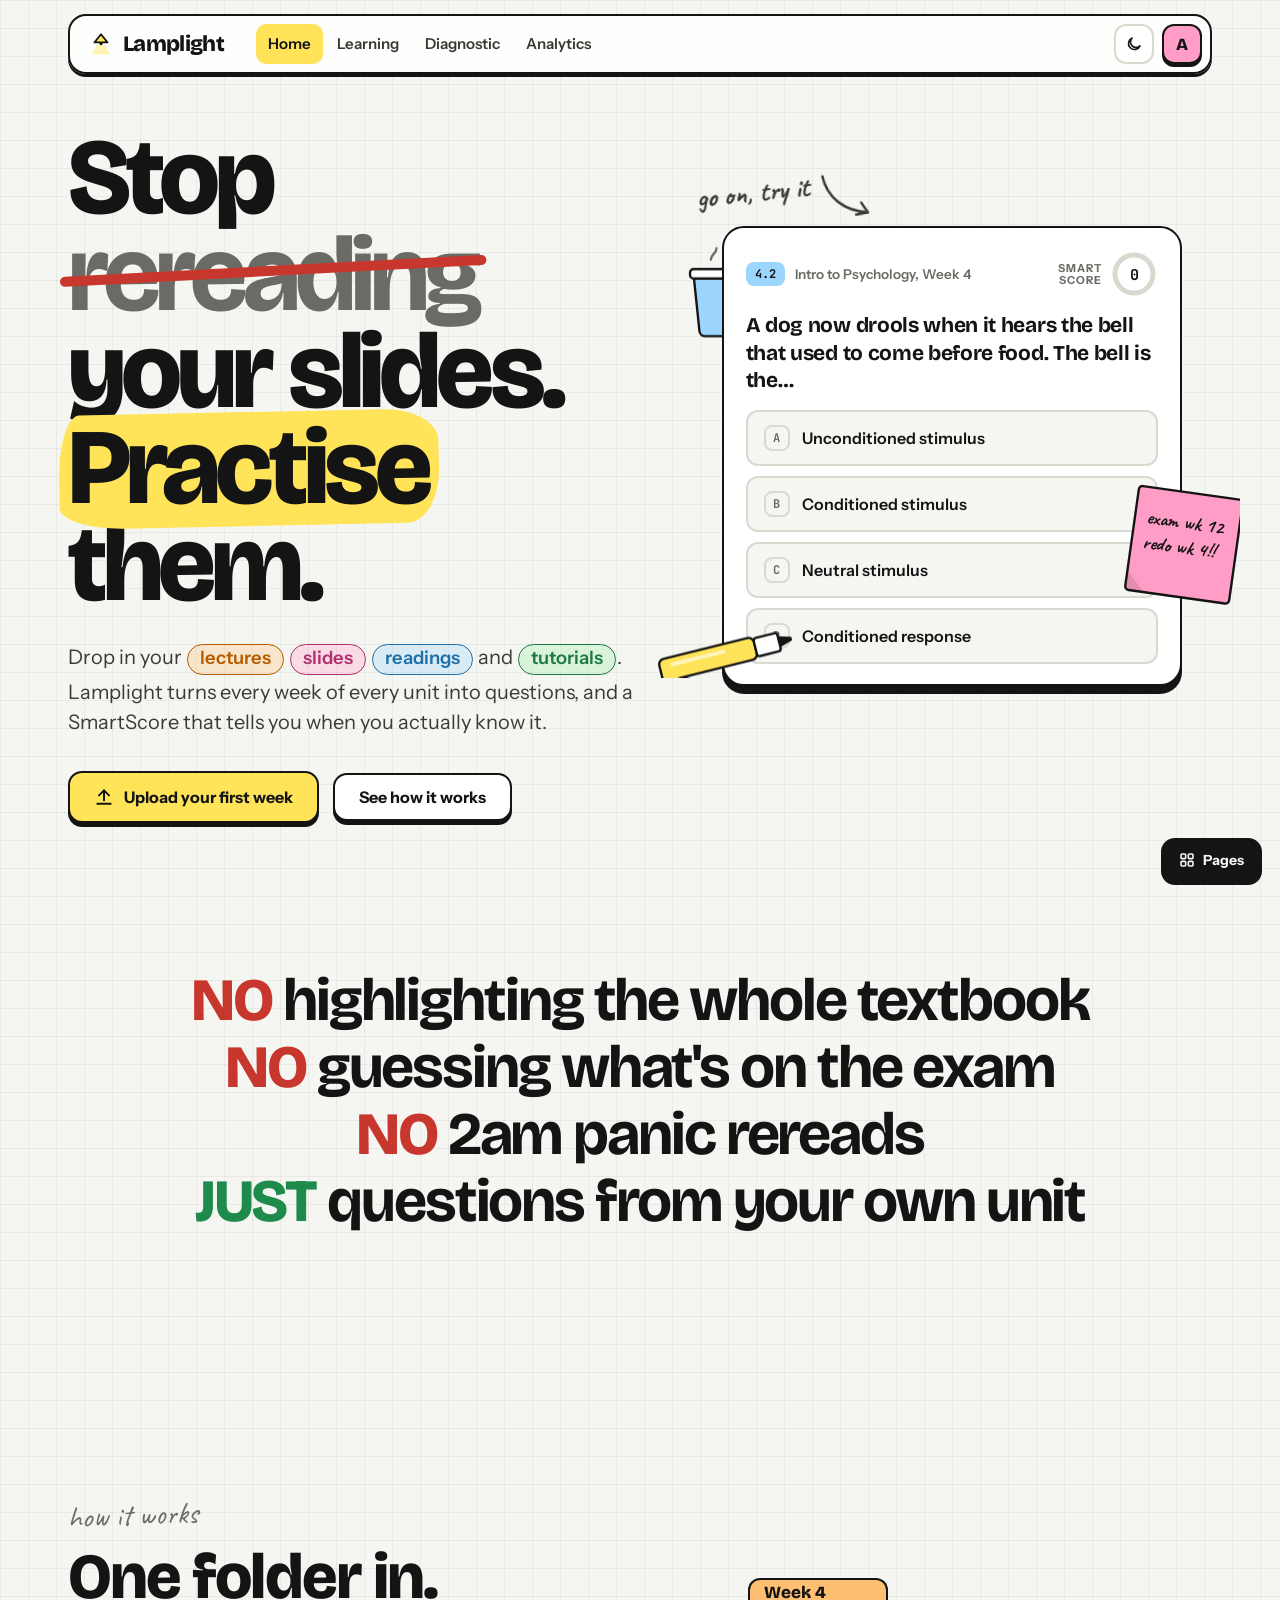
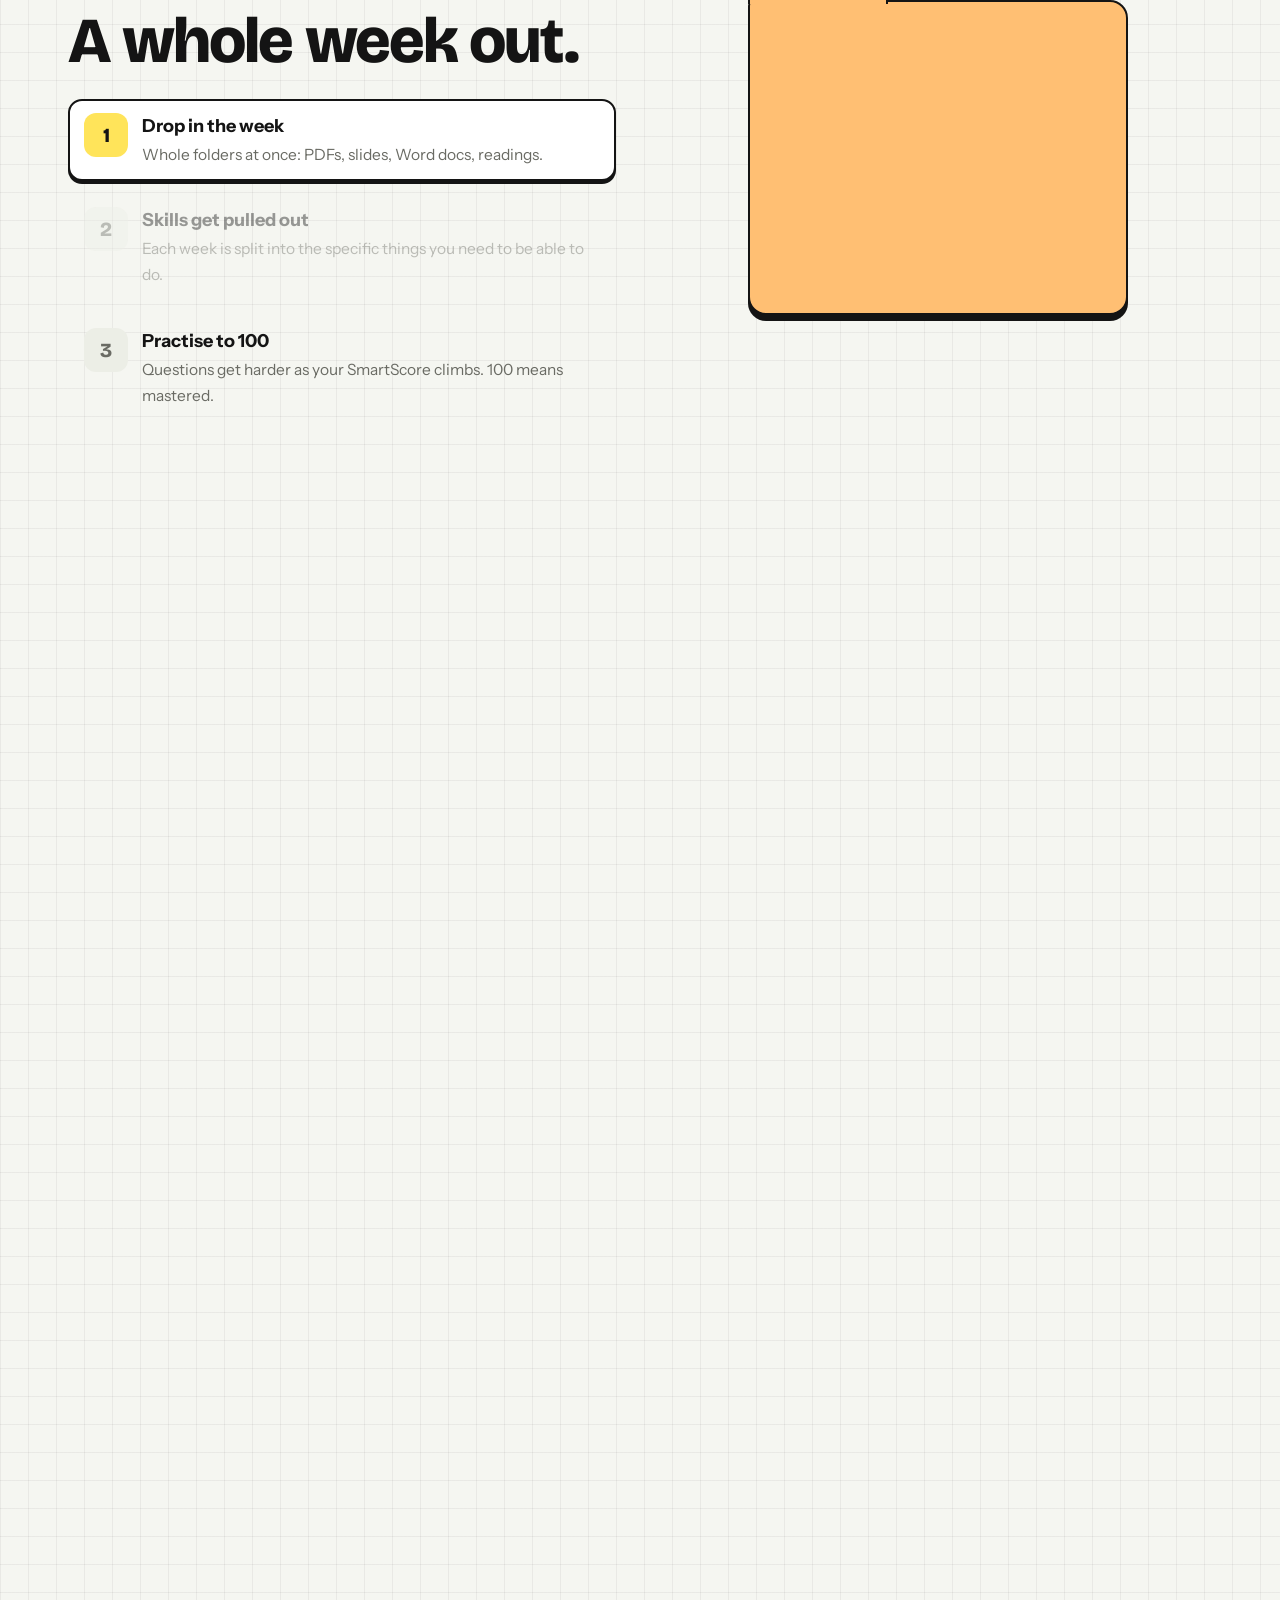
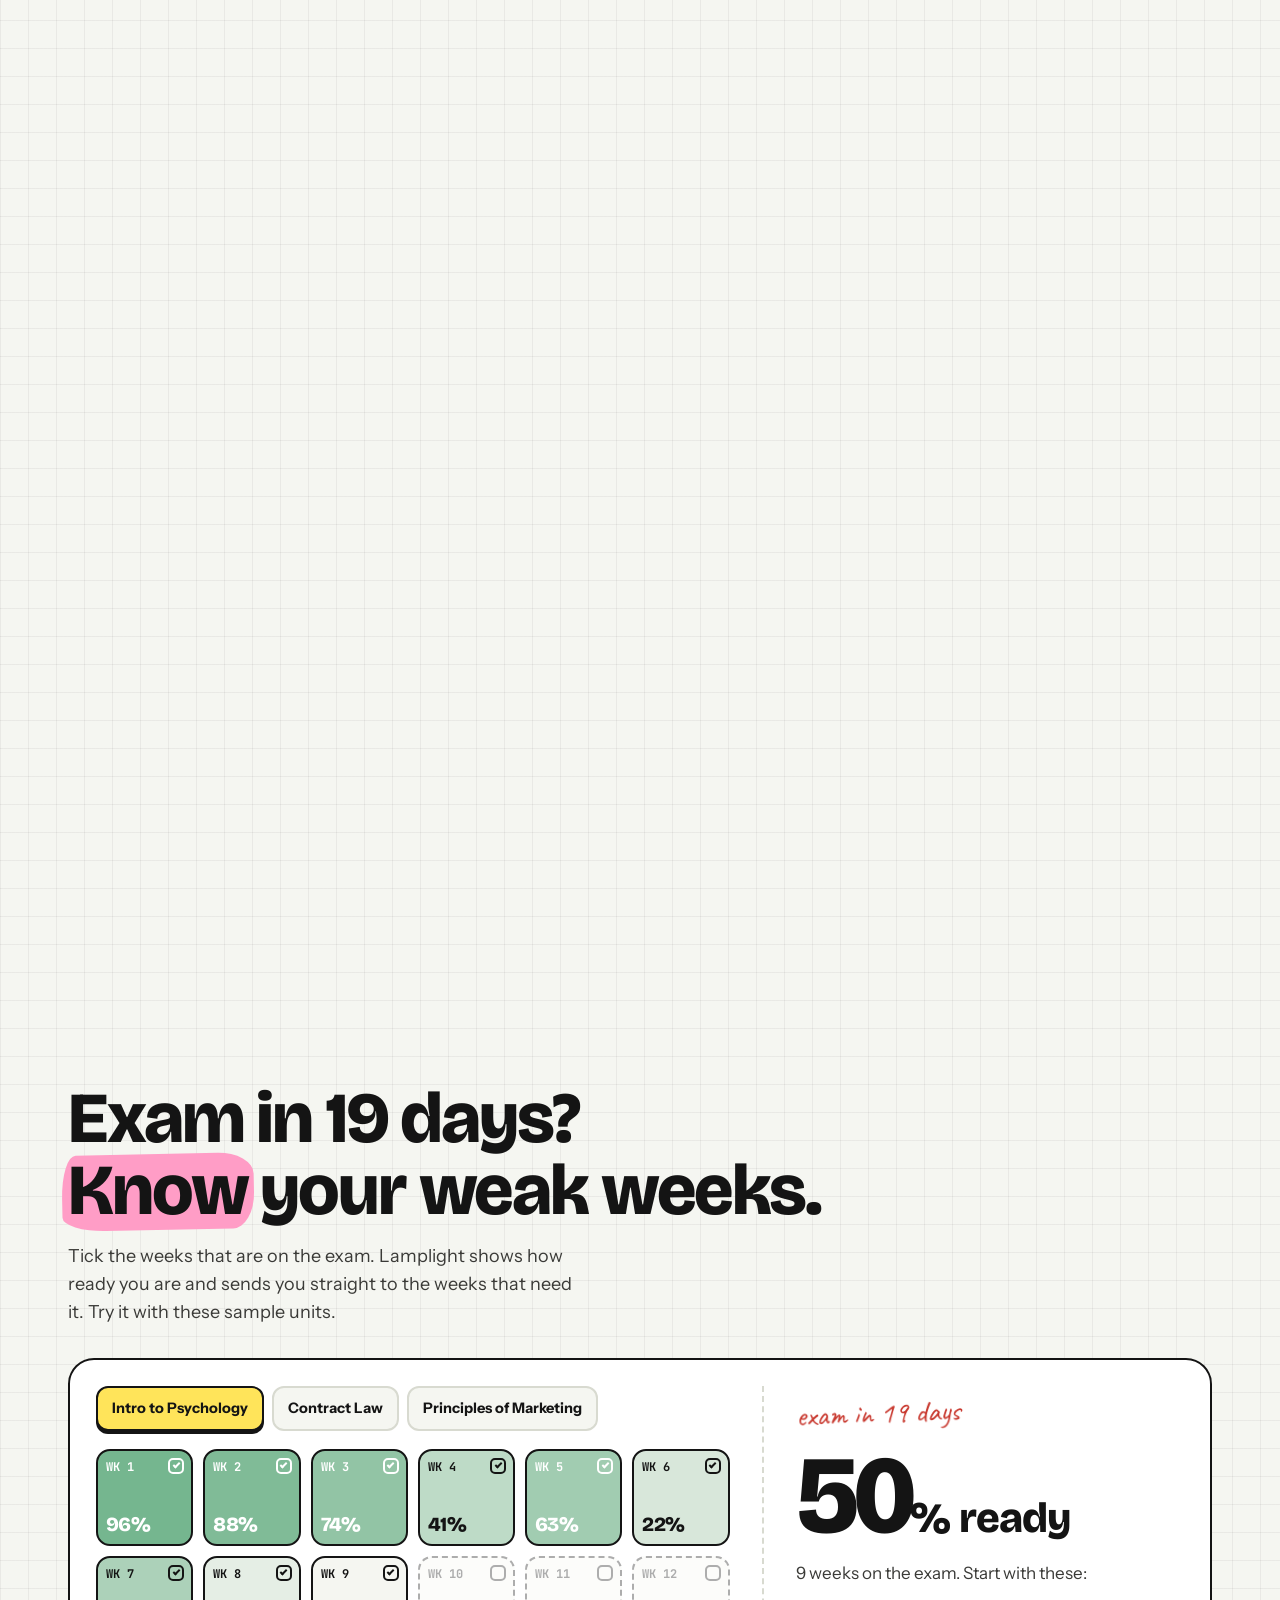
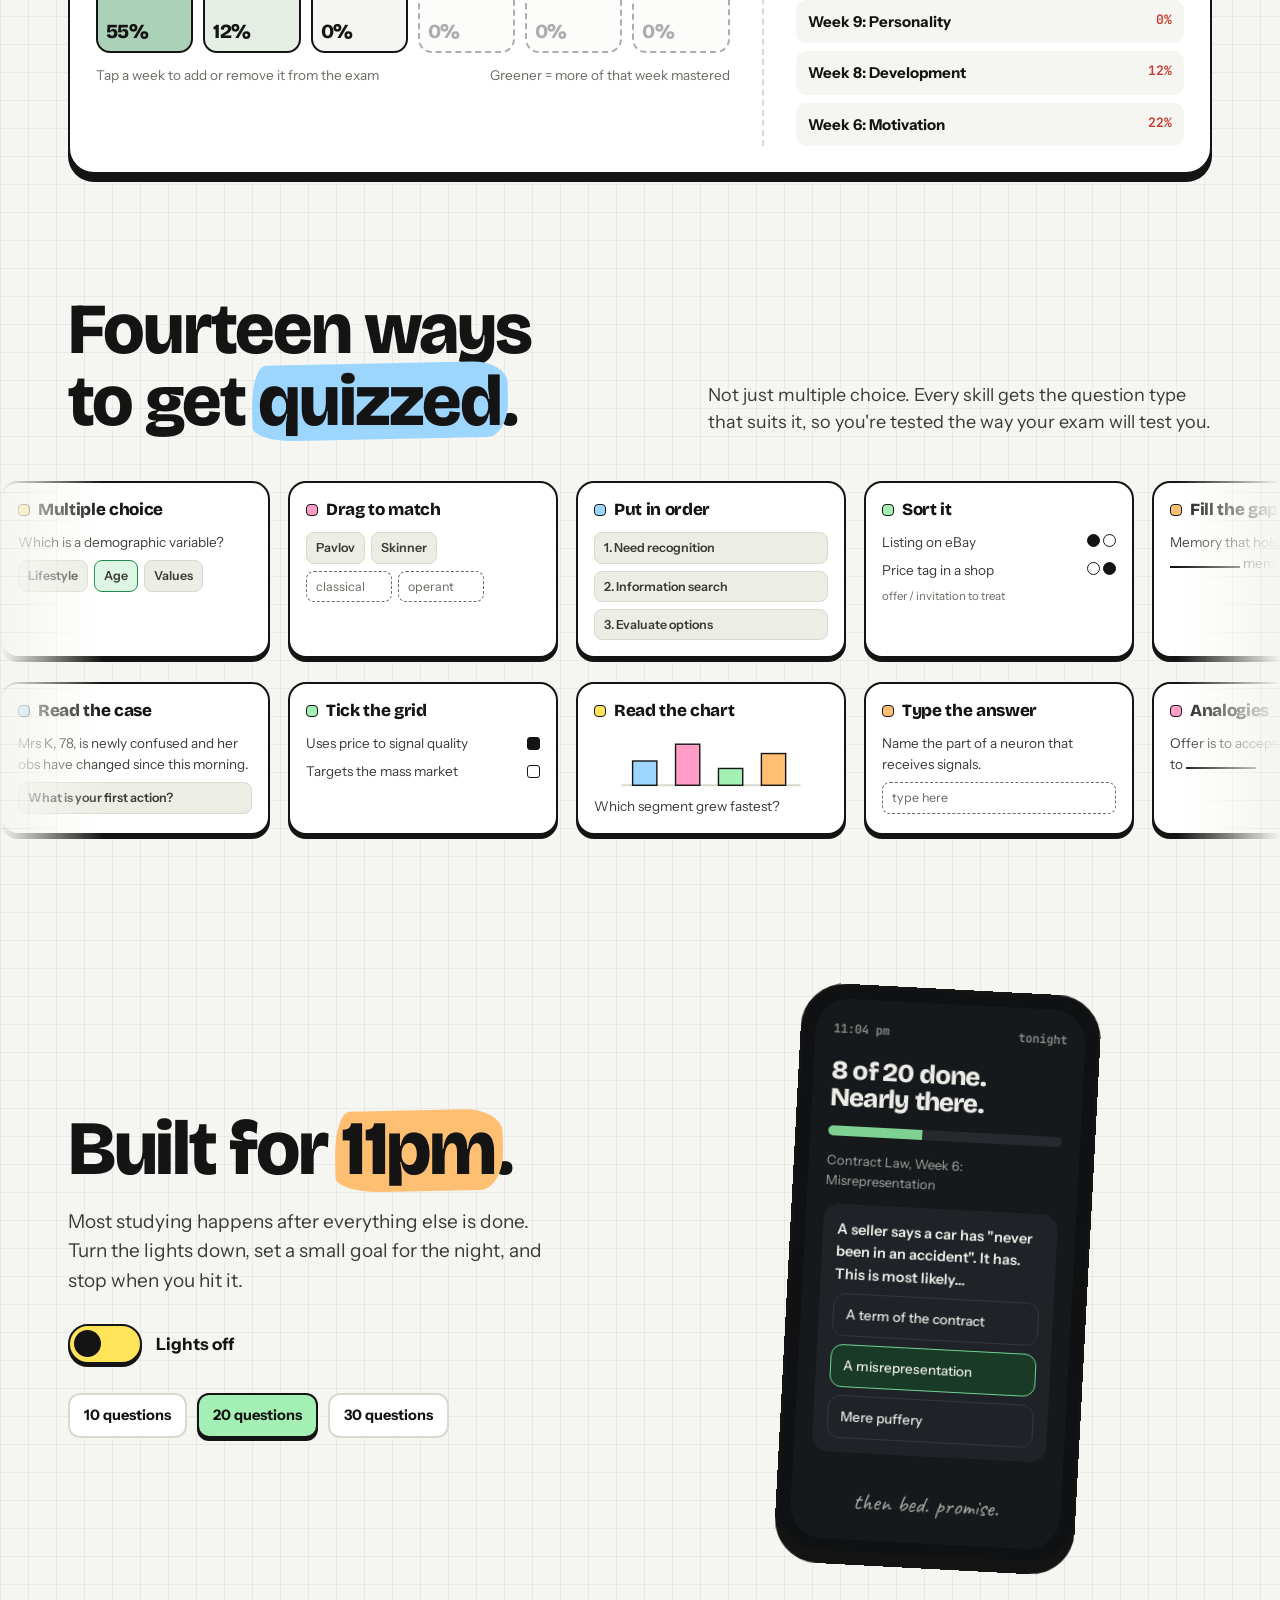
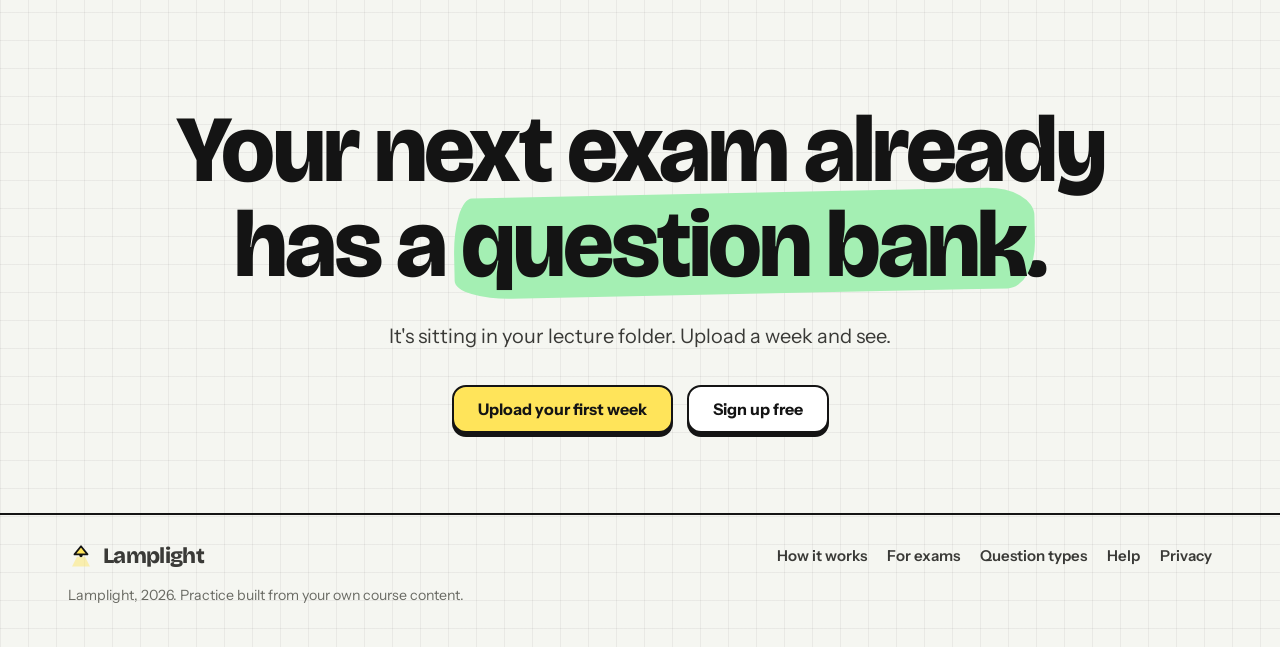
==== index.html @ 7562c69a "add lamplight website" ====
<!doctype html>
<html lang="en-AU">
<head>
<meta charset="utf-8">
<meta name="viewport" content="width=device-width, initial-scale=1, viewport-fit=cover">
<title>Lamplight</title>
<link rel="preconnect" href="https://fonts.googleapis.com">
<link rel="preconnect" href="https://fonts.gstatic.com" crossorigin>
<link rel="stylesheet" href="https://fonts.googleapis.com/css2?family=Bricolage+Grotesque:opsz,wght@12..96,500;12..96,700;12..96,800&family=Caveat:wght@600;700&family=Instrument+Sans:wght@400;500;600;700&family=JetBrains+Mono:wght@500;700&display=swap">
<link rel="stylesheet" href="css/lamplight.css">
<style>
  .navlinks a[aria-current="page"] { background: var(--hl-yellow); color: #141414; }
  .avatar { width: 40px; height: 40px; border-radius: 12px; border: 2px solid var(--ink); background: var(--hl-pink); color: #141414; display: grid; place-items: center; font: 800 17px var(--font-display); text-decoration: none; box-shadow: 0 3px 0 var(--shadow); }
  .icon-btn { width: 40px; height: 40px; border-radius: 12px; border: 2px solid var(--line); background: var(--card); display: grid; place-items: center; cursor: pointer; color: var(--ink); }
  .icon-btn:hover { border-color: var(--ink); }
  /* ================= HERO ================= */
  .hero { position: relative; padding-block: 56px 72px; overflow-x: clip; }
  .hero-grid { display: grid; grid-template-columns: 1.05fr .95fr; gap: 48px; align-items: center; }
  @media (max-width: 940px) { .hero-grid { grid-template-columns: 1fr; gap: 56px; } }
  .hero h1 { font-size: clamp(52px, 8.4vw, 112px); line-height: .9; letter-spacing: -0.045em; }
  .hero h1 .strike { position: relative; color: var(--muted); font-weight: 700; }
  .hero h1 .strike::after {
    content: ""; position: absolute; left: -2%; right: -2%; top: 52%; height: .09em;
    background: var(--bad); border-radius: 99px; transform: rotate(-3deg) scaleX(var(--swipe,1)); transform-origin: left;
    transition: transform .5s .2s cubic-bezier(.3,.8,.3,1);
  }
  .lede { font-size: 20px; line-height: 1.5; color: var(--ink-2); max-width: 30em; margin: 28px 0 0; }
  .pill { display: inline-block; padding: 1px 12px 3px; border-radius: 99px; border: 1.5px solid currentColor; font-weight: 600; font-size: .92em; line-height: 1.35; margin: 2px 1px; white-space: nowrap; }
  .pill.p1 { color: #B55B00; background: color-mix(in srgb, var(--hl-orange) 30%, transparent); }
  .pill.p2 { color: #B0306E; background: color-mix(in srgb, var(--hl-pink) 30%, transparent); }
  .pill.p3 { color: #1F6FA8; background: color-mix(in srgb, var(--hl-blue) 32%, transparent); }
  .pill.p4 { color: #1E7A41; background: color-mix(in srgb, var(--hl-green) 34%, transparent); }
  :root[data-theme="dark"] .pill.p1 { color: var(--hl-orange); }
  :root[data-theme="dark"] .pill.p2 { color: var(--hl-pink); }
  :root[data-theme="dark"] .pill.p3 { color: var(--hl-blue); }
  :root[data-theme="dark"] .pill.p4 { color: var(--hl-green); }
  .hero-cta { display: flex; flex-wrap: wrap; gap: 14px; margin-top: 34px; align-items: center; }

  /* the live question */
  .playground { position: relative; min-height: 470px; display: grid; place-items: center; }
  .qcard {
    position: relative; z-index: 2; width: min(100%, 460px);
    background: var(--card); border: 2.5px solid var(--ink); border-radius: 22px;
    box-shadow: 0 8px 0 var(--shadow); padding: 22px 22px 20px;
  }
  .qhead { display: flex; align-items: center; gap: 10px; margin-bottom: 14px; }
  .tag { font: 700 12px/1 var(--font-mono); letter-spacing: .02em; padding: 6px 9px; border-radius: 8px; background: var(--hl-blue); color: #141414; }
  .qhead .unit { font-size: 13.5px; color: var(--muted); font-weight: 600; }
  .score { margin-left: auto; display: flex; align-items: center; gap: 8px; }
  .score small { font-size: 11px; font-weight: 700; letter-spacing: .08em; text-transform: uppercase; color: var(--muted); line-height: 1.1; text-align: right; }
  .ring { width: 48px; height: 48px; }
  .ring .track { stroke: var(--line); }
  .ring .fill { stroke: var(--good); transition: stroke-dashoffset .9s cubic-bezier(.3,.8,.3,1); }
  .ring text { font: 700 15px var(--font-mono); fill: var(--ink); }
  .qtext { font: 700 21px/1.3 var(--font-display); letter-spacing: -0.015em; margin: 4px 0 16px; }
  .opts { display: grid; gap: 10px; }
  .opt {
    text-align: left; padding: 13px 16px; border-radius: 12px; cursor: pointer;
    background: var(--paper); border: 2px solid var(--line); font-weight: 600; font-size: 16px;
    display: flex; align-items: center; gap: 12px; transition: border-color .15s, background .15s, transform .08s;
  }
  .opt:hover { border-color: var(--ink); }
  .opt:active { transform: scale(.99); }
  .opt .k { width: 26px; height: 26px; flex: none; border-radius: 8px; border: 2px solid var(--line); display: grid; place-items: center; font: 700 12px var(--font-mono); color: var(--muted); }
  .opt.right { background: var(--good-soft); border-color: var(--good); }
  .opt.right .k { background: var(--good); border-color: var(--good); color: #fff; }
  .opt.wrong { background: var(--bad-soft); border-color: var(--bad); }
  .opt.wrong .k { background: var(--bad); border-color: var(--bad); color: #fff; }
  .opt:disabled { cursor: default; }
  .feedback { margin-top: 14px; padding: 14px 16px; border-radius: 12px; background: var(--paper-2); font-size: 15px; display: grid; gap: 10px; }
  .feedback b.ok { color: var(--good); }
  .feedback b.no { color: var(--bad); }
  .feedback .row { display: flex; justify-content: space-between; align-items: center; gap: 10px; flex-wrap: wrap; }
  .pop { position: absolute; right: 18px; top: -18px; font: 800 18px var(--font-display); background: var(--hl-green); color: #141414; border: 2px solid var(--ink); border-radius: 10px; padding: 4px 10px; box-shadow: 0 3px 0 var(--shadow); opacity: 0; transform: translateY(8px) rotate(4deg); transition: all .35s cubic-bezier(.3,1.6,.5,1); }
  .pop.show { opacity: 1; transform: translateY(0) rotate(4deg); }

  .note { position: absolute; z-index: 3; font-family: var(--font-hand); font-size: 28px; font-weight: 700; color: var(--ink-2); line-height: 1; transform: rotate(-6deg); }
  .note svg { display: block; }
  .note.try { left: 6px; top: -46px; display: flex; align-items: flex-start; gap: 2px; }
  .note.try svg { transform: rotate(20deg); margin-top: 8px; }
  .playground { margin-bottom: 40px; }

  /* floating desk objects (layered, move on scroll) */
  .float { position: absolute; z-index: 1; will-change: transform; pointer-events: none; }
  .float.sticky { right: -34px; bottom: 70px; width: 124px; z-index: 3; }
  .float.marker { left: -40px; bottom: -14px; width: 150px; z-index: 3; }
  .float.cup { left: -18px; top: 6px; width: 104px; z-index: 1; }
  @media (max-width: 560px) { .float { display: none; } }

  /* ================= NO LIST ================= */
  .nolist { padding-block: 72px; text-align: center; }
  .nolist p { margin: 0; font: 700 clamp(30px, 5vw, 60px)/1.12 var(--font-display); letter-spacing: -0.035em; }
  .nolist p span { color: var(--bad); font-weight: 800; margin-right: .18em; }
  .nolist p.yes span { color: var(--good); }
  .nolist p { opacity: var(--o, 1); transform: translateY(calc((1 - var(--o, 1)) * 18px)); transition: opacity .5s, transform .5s; }

  /* ================= SCROLL STORY ================= */
  .story { position: relative; height: 320vh; overflow-x: clip; }
  @media (max-width: 520px) { .file small { display: none; } }
  .story-inner { position: sticky; top: 0; height: 100vh; display: grid; grid-template-columns: 1fr 1fr; gap: 48px; align-items: center; }
  @media (max-width: 880px) { .story-inner { grid-template-columns: 1fr; align-content: center; gap: 18px; padding-top: 70px; } }
  .story-copy .kicker { font-family: var(--font-hand); font-size: 30px; color: var(--muted); transform: rotate(-2deg); display: inline-block; }
  .story-copy h2 { font-size: clamp(38px, 5vw, 64px); margin: 6px 0 26px; }
  .steps { list-style: none; margin: 0; padding: 0; display: grid; gap: 12px; }
  .steps li { display: grid; grid-template-columns: 44px 1fr; gap: 14px; align-items: start; padding: 12px 14px; border-radius: 14px; border: 2px solid transparent; opacity: .42; transition: all .3s; }
  .steps li.on { opacity: 1; border-color: var(--ink); background: var(--card); box-shadow: 0 3px 0 var(--shadow); }
  .steps .n { width: 44px; height: 44px; border-radius: 12px; display: grid; place-items: center; font: 800 20px var(--font-display); background: var(--paper-2); }
  .steps li.on .n { background: var(--hl-yellow); color: #141414; }
  .steps b { display: block; font-size: 18px; }
  .steps span { color: var(--muted); font-size: 15.5px; }
  @media (max-width: 880px) { .steps li { padding: 8px 10px; } .steps span { display: none; } .story-copy h2 { margin-bottom: 12px; } }

  .stage { position: relative; height: min(460px, 52vh); }
  .layer { position: absolute; inset: 0; display: grid; place-items: center; }
  .folder { width: min(100%, 380px); position: relative; }
  .folder-back { background: var(--hl-orange); border: 2.5px solid var(--ink); border-radius: 6px 18px 18px 18px; padding: 54px 18px 20px; position: relative; box-shadow: 0 6px 0 var(--shadow); }
  .folder-back::before { content: ""; position: absolute; left: -2.5px; top: -24px; width: 140px; height: 26px; background: var(--hl-orange); border: 2.5px solid var(--ink); border-bottom: 0; border-radius: 12px 12px 0 0; }
  .folder-name { position: absolute; left: 16px; top: -18px; font: 800 17px var(--font-display); color: #141414; z-index: 2; }
  .file { display: flex; align-items: center; gap: 12px; background: var(--card); border: 2px solid var(--ink); border-radius: 10px; padding: 11px 13px; margin-top: 10px; font-weight: 600; font-size: 15px; }
  .file i { font: 700 10.5px var(--font-mono); font-style: normal; padding: 4px 6px; border-radius: 6px; color: #141414; }
  .file .x-pdf { background: var(--hl-pink); } .file .x-ppt { background: var(--hl-orange); } .file .x-doc { background: var(--hl-blue); }
  .file small { margin-left: auto; color: var(--muted); font-weight: 500; white-space: nowrap; }

  .skills { width: min(100%, 420px); display: grid; gap: 10px; }
  .skills h4 { margin: 0 0 4px; font: 800 20px var(--font-display); letter-spacing: -0.02em; }
  .skill { display: flex; align-items: center; gap: 12px; padding: 12px 14px; border-radius: 12px; background: var(--card); border: 2px solid var(--ink); font-weight: 600; font-size: 15.5px; box-shadow: 0 3px 0 var(--shadow); }
  .skill .code { font: 700 12px var(--font-mono); color: var(--muted); }
  .skill .count { margin-left: auto; font-size: 13px; color: var(--muted); font-weight: 500; white-space: nowrap; }

  .mastery { width: min(100%, 400px); background: var(--card); border: 2.5px solid var(--ink); border-radius: 22px; padding: 26px; box-shadow: 0 8px 0 var(--shadow); text-align: center; position: relative; }
  .mastery .big { font: 800 104px/1 var(--font-display); letter-spacing: -0.06em; font-variant-numeric: tabular-nums; }
  .mastery .lbl { font-weight: 700; font-size: 13px; letter-spacing: .1em; text-transform: uppercase; color: var(--muted); }
  .pbar { height: 14px; border-radius: 99px; background: var(--paper-2); border: 2px solid var(--ink); overflow: hidden; margin: 18px 0 12px; }
  .pbar i { display: block; height: 100%; width: 0%; background: var(--good); }
  .stamp { position: absolute; right: -16px; top: -22px; font: 800 20px var(--font-display); letter-spacing: .02em; color: var(--good); border: 3px solid var(--good); border-radius: 10px; padding: 6px 12px; background: var(--card); transform: rotate(10deg) scale(var(--st, 0)); transition: transform .35s cubic-bezier(.3,1.6,.5,1); }

  /* ================= EXAM PLANNER ================= */
  .section { padding-block: 96px 24px; }
  .sec-head { display: flex; flex-wrap: wrap; justify-content: space-between; align-items: end; gap: 16px 32px; margin-bottom: 32px; }
  .sec-head h2 { font-size: clamp(40px, 5.6vw, 72px); }
  .sec-head p { max-width: 28em; color: var(--ink-2); margin: 0; font-size: 18px; }
  .planner { background: var(--card); border: 2.5px solid var(--ink); border-radius: 26px; box-shadow: 0 8px 0 var(--shadow); padding: 26px; display: grid; grid-template-columns: 1.5fr 1fr; gap: 32px; }
  @media (max-width: 880px) { .planner { grid-template-columns: 1fr; padding: 18px; } }
  .unit-tabs { display: flex; flex-wrap: wrap; gap: 8px; margin-bottom: 18px; }
  .unit-tab { padding: 9px 14px; border-radius: 12px; border: 2px solid var(--line); background: var(--paper); font-weight: 700; font-size: 14.5px; cursor: pointer; }
  .unit-tab[aria-selected="true"] { border-color: var(--ink); background: var(--hl-yellow); color: #141414; box-shadow: 0 3px 0 var(--shadow); }
  .weeks { display: grid; grid-template-columns: repeat(6, 1fr); gap: 10px; }
  @media (max-width: 520px) { .weeks { grid-template-columns: repeat(4, 1fr); } }
  .week {
    --m: 0; position: relative; aspect-ratio: 1; border-radius: 14px; cursor: pointer; padding: 8px;
    border: 2px solid var(--ink); text-align: left; display: flex; flex-direction: column; justify-content: space-between;
    background: color-mix(in srgb, var(--good) calc(var(--m) * 0.62%), var(--paper));
    transition: transform .1s, opacity .2s;
  }
  .week .wk { font: 700 12px var(--font-mono); }
  .week .pc { font: 800 20px var(--font-display); letter-spacing: -0.03em; }
  .week.hot .pc, .week.hot .wk { color: #fff; }
  .week[aria-pressed="false"] { opacity: .35; border-style: dashed; }
  .week:hover { transform: translateY(-2px); }
  .week .chk { position: absolute; right: 7px; top: 7px; width: 16px; height: 16px; border-radius: 5px; border: 2px solid currentColor; display: grid; place-items: center; }
  .week[aria-pressed="true"] .chk::after { content: ""; width: 7px; height: 4px; border-left: 2px solid currentColor; border-bottom: 2px solid currentColor; transform: rotate(-45deg) translate(1px,-1px); }
  .week.hot { color: #fff; }
  .legend { display: flex; justify-content: space-between; color: var(--muted); font-size: 13.5px; margin-top: 12px; flex-wrap: wrap; gap: 8px; }
  .readiness { border-left: 2px dashed var(--line); padding-left: 32px; display: flex; flex-direction: column; gap: 14px; }
  @media (max-width: 880px) { .readiness { border-left: 0; border-top: 2px dashed var(--line); padding: 20px 0 0; } }
  .readiness .cd { font-family: var(--font-hand); font-size: 30px; transform: rotate(-2deg); color: var(--bad); }
  .readiness .num { font: 800 110px/0.9 var(--font-display); letter-spacing: -0.06em; font-variant-numeric: tabular-nums; }
  .readiness .num small { font-size: .38em; letter-spacing: -0.02em; }
  .readiness p { margin: 0; color: var(--ink-2); }
  .weakest { display: grid; gap: 8px; }
  .weakest div { display: flex; justify-content: space-between; gap: 10px; padding: 10px 12px; background: var(--paper); border-radius: 10px; font-size: 15px; font-weight: 600; }
  .weakest span { color: var(--bad); font-family: var(--font-mono); font-size: 13px; }

  /* ================= QUESTION TYPES ================= */
  .types { overflow: hidden; padding-block: 12px 28px; -webkit-mask-image: linear-gradient(90deg, transparent, #000 8%, #000 92%, transparent); mask-image: linear-gradient(90deg, transparent, #000 8%, #000 92%, transparent); }
  .track { display: flex; gap: 18px; width: max-content; animation: slide 60s linear infinite; padding-bottom: 6px; }
  .track.rev { animation-direction: reverse; margin-top: 18px; animation-duration: 70s; }
  .types:hover .track { animation-play-state: paused; }
  @keyframes slide { to { transform: translateX(-50%); } }
  .mini { width: 270px; flex: none; background: var(--card); border: 2px solid var(--ink); border-radius: 18px; padding: 16px; box-shadow: 0 4px 0 var(--shadow); }
  .mini h5 { margin: 0 0 12px; font: 800 17px var(--font-display); letter-spacing: -0.02em; display: flex; align-items: center; gap: 8px; }
  .mini h5 i { width: 12px; height: 12px; border-radius: 4px; background: var(--c, var(--hl-yellow)); border: 1.5px solid var(--ink); }
  .mini .body { font-size: 13.5px; color: var(--ink-2); display: grid; gap: 7px; }
  .chipx { display: inline-block; padding: 5px 9px; border-radius: 8px; background: var(--paper-2); font-weight: 600; font-size: 12.5px; border: 1.5px solid var(--line); }
  .slot { display: inline-block; min-width: 86px; padding: 5px 9px; border-radius: 8px; border: 1.5px dashed var(--muted); color: var(--muted); font-size: 12.5px; }
  .gap { display: inline-block; width: 70px; border-bottom: 2px solid var(--ink); }
  .squig { text-decoration: underline wavy var(--bad); text-underline-offset: 3px; }
  .minirow { display: flex; gap: 6px; align-items: center; flex-wrap: wrap; }
  .radio { width: 13px; height: 13px; border-radius: 99px; border: 1.5px solid var(--ink); display: inline-block; }
  .radio.on { background: var(--ink); }

  /* ================= 11PM ================= */
  .night { display: grid; grid-template-columns: 1fr 1fr; gap: 48px; align-items: center; }
  @media (max-width: 880px) { .night { grid-template-columns: 1fr; } }
  .night h2 { font-size: clamp(44px, 6vw, 84px); }
  .night p { font-size: 19px; color: var(--ink-2); max-width: 26em; }
  .switch { display: inline-flex; align-items: center; gap: 14px; cursor: pointer; font-weight: 700; font-size: 17px; background: none; border: 0; padding: 0; margin-top: 10px; }
  .switch .knob { width: 74px; height: 40px; border-radius: 99px; border: 2.5px solid var(--ink); background: var(--hl-yellow); position: relative; box-shadow: 0 3px 0 var(--shadow); transition: background .3s; }
  .switch .knob::after { content: ""; position: absolute; top: 4px; left: 4px; width: 27px; height: 27px; border-radius: 99px; background: var(--ink); transition: transform .3s cubic-bezier(.3,1.4,.5,1); }
  .switch[aria-checked="true"] .knob { background: #3B4B6E; }
  .switch[aria-checked="true"] .knob::after { transform: translateX(34px); background: #F1F1EC; }
  .goals { display: flex; gap: 10px; flex-wrap: wrap; margin-top: 22px; }
  .goal { padding: 9px 14px; border-radius: 12px; border: 2px solid var(--line); font-weight: 700; font-size: 14.5px; background: var(--card); cursor: pointer; }
  .goal[aria-pressed="true"] { border-color: var(--ink); background: var(--hl-green); color: #141414; box-shadow: 0 3px 0 var(--shadow); }

  .phone { width: 300px; max-width: 100%; margin-inline: auto; border: 3px solid var(--ink); border-radius: 44px; padding: 12px; background: #0F1113; box-shadow: 0 10px 0 var(--shadow); transform: rotate(3deg); }
  .screen { border-radius: 33px; background: #16191C; color: #EDEDE8; padding: 22px 18px 20px; min-height: 540px; display: flex; flex-direction: column; gap: 14px; }
  .screen .top { display: flex; justify-content: space-between; font: 600 12px var(--font-mono); color: #8D9089; }
  .screen h6 { margin: 6px 0 0; font: 800 26px/1.05 var(--font-display); letter-spacing: -0.03em; }
  .screen .goalbar { height: 10px; border-radius: 99px; background: #262A2E; overflow: hidden; }
  .screen .goalbar i { display: block; height: 100%; background: #7ED192; width: 40%; transition: width .6s; }
  .screen .sm { font-size: 13px; color: #A7A9A2; }
  .screen .q { background: #1F2327; border-radius: 16px; padding: 14px; font-weight: 600; font-size: 14.5px; }
  .screen .a { border: 1.5px solid #32373C; border-radius: 12px; padding: 10px 12px; font-size: 13.5px; margin-top: 8px; font-weight: 500; }
  .screen .a.sel { border-color: #6FD394; background: #193A27; }
  .screen .moon { margin-top: auto; text-align: center; font-family: var(--font-hand); font-size: 24px; color: #A7A9A2; }

  /* ================= FINAL ================= */
  .final { padding-block: 120px 80px; text-align: center; }
  .final h2 { font-size: clamp(46px, 7.4vw, 104px); max-width: 12em; margin-inline: auto; }
  .final .hero-cta { justify-content: center; }
  footer { border-top: 2px solid var(--ink); padding-block: 28px 40px; }
  footer .wrap { display: flex; flex-wrap: wrap; gap: 16px 28px; align-items: center; }
  footer nav { display: flex; flex-wrap: wrap; gap: 6px 20px; margin-left: auto; }
  footer a { text-decoration: none; font-weight: 600; color: var(--ink-2); font-size: 15px; }
  footer a:hover { color: var(--ink); }
  footer small { color: var(--muted); width: 100%; }

  @media (prefers-reduced-motion: reduce) {
    .story { height: auto; }
    .story-inner { position: static; height: auto; padding-block: 60px; }
    .stage { height: auto; display: grid; gap: 40px; }
    .layer { position: static; opacity: 1 !important; transform: none !important; }
    .track { animation: none; flex-wrap: wrap; width: auto; }
  }
</style>
<script src="js/config.js"></script>
<script src="js/sync.js"></script>
</head>
<body class="app">

<header class="topbar">
  <div class="wrap">
    <div class="bar">
      <a class="brand" href="index.html" aria-label="Lamplight home">
        <svg viewBox="0 0 32 32" aria-hidden="true"><path d="M8 14 16 4l8 10Z" fill="var(--hl-yellow)" stroke="var(--ink)" stroke-width="2.2" stroke-linejoin="round"/><path d="M11 17 5 29h22l-6-12Z" fill="var(--hl-yellow)" opacity=".45"/><circle cx="16" cy="15.5" r="2" fill="var(--ink)"/></svg>
        Lamplight
      </a>
      <nav class="navlinks" aria-label="Main">
        <a href="index.html" aria-current="page">Home</a>
        <a href="subject.html">Learning</a>
        <a href="diagnostic.html">Diagnostic</a>
        <a href="analytics.html">Analytics</a>
      </nav>
      <div class="nav-actions">
        <button class="icon-btn" type="button" id="navLights" aria-label="Turn lights off" title="Lights off">
          <svg width="18" height="18" viewBox="0 0 24 24" fill="none" stroke="currentColor" stroke-width="2.2" stroke-linecap="round" stroke-linejoin="round"><path d="M20 14.5A8 8 0 1 1 9.5 4a6.5 6.5 0 0 0 10.5 10.5Z"/></svg>
        </button>
        <a class="avatar" href="account.html" aria-label="Your account">S</a>
      </div>
    </div>
  </div>
</header>

<main>
  <!-- HERO -->
  <section class="hero wrap">
    <div class="hero-grid">
      <div>
        <h1>Stop <span class="strike" id="strike">rereading</span><br>your slides.<br><span class="hl" id="swipe">Practise</span> them.</h1>
        <p class="lede">Drop in your <span class="pill p1">lectures</span> <span class="pill p2">slides</span> <span class="pill p3">readings</span> and <span class="pill p4">tutorials</span>. Lamplight turns every week of every unit into questions, and a SmartScore that tells you when you actually know it.</p>
        <div class="hero-cta">
          <a class="btn btn-yellow" href="signup.html">
            <svg width="20" height="20" viewBox="0 0 24 24" fill="none" stroke="currentColor" stroke-width="2.4" stroke-linecap="round" stroke-linejoin="round"><path d="M12 16V4M6 10l6-6 6 6M4 20h16"/></svg>
            Upload your first week
          </a>
          <a class="btn" href="#how">See how it works</a>
        </div>
      </div>

      <div class="playground" id="play">
        <svg class="float sticky" data-speed="0.18" viewBox="0 0 130 130" aria-hidden="true">
          <g transform="rotate(8 65 65)"><rect x="10" y="10" width="110" height="110" rx="4" fill="var(--hl-pink)" stroke="var(--ink)" stroke-width="2.5"/><path d="M10 100 30 120H10Z" fill="var(--ink)" opacity=".12"/>
          <text x="22" y="48" font-family="Caveat, cursive" font-weight="700" font-size="20" fill="#141414">exam wk 12</text>
          <text x="22" y="74" font-family="Caveat, cursive" font-weight="700" font-size="20" fill="#141414">redo wk 4!!</text></g>
        </svg>
        <svg class="float marker" data-speed="0.35" viewBox="0 0 160 50" aria-hidden="true">
          <g transform="rotate(-14 80 25)"><rect x="8" y="14" width="104" height="24" rx="6" fill="var(--hl-yellow)" stroke="var(--ink)" stroke-width="2.5"/><rect x="112" y="16" width="26" height="20" rx="3" fill="var(--card)" stroke="var(--ink)" stroke-width="2.5"/><path d="M138 20 152 24 152 28 138 32Z" fill="var(--ink)"/><rect x="20" y="20" width="60" height="4" rx="2" fill="#fff" opacity=".6"/></g>
        </svg>
        <svg class="float cup" data-speed="-0.15" viewBox="0 0 110 110" aria-hidden="true">
          <path d="M22 40h56l-6 58a6 6 0 0 1-6 5H34a6 6 0 0 1-6-5Z" fill="var(--hl-blue)" stroke="var(--ink)" stroke-width="2.5" stroke-linejoin="round"/>
          <path d="M78 52h8a10 10 0 0 1 0 20h-10" fill="none" stroke="var(--ink)" stroke-width="2.5"/>
          <rect x="18" y="32" width="64" height="10" rx="4" fill="var(--card)" stroke="var(--ink)" stroke-width="2.5"/>
          <path d="M40 22c0-6 6-6 6-12M54 24c0-6 6-6 6-12" fill="none" stroke="var(--muted)" stroke-width="2.5" stroke-linecap="round"/>
        </svg>

        <div class="note try" aria-hidden="true">go on, try it
          <svg width="70" height="40" viewBox="0 0 70 40"><path d="M6 6c10 20 30 28 52 24" fill="none" stroke="currentColor" stroke-width="2.5" stroke-linecap="round"/><path d="M50 22l9 8-11 5" fill="none" stroke="currentColor" stroke-width="2.5" stroke-linecap="round" stroke-linejoin="round"/></svg>
        </div>

        <div class="qcard" aria-live="polite">
          <span class="pop" id="pop">+14</span>
          <div class="qhead">
            <span class="tag" id="qTag">4.2</span>
            <span class="unit" id="qUnit">Intro to Psychology, Week 4</span>
            <div class="score">
              <small>Smart<br>Score</small>
              <svg class="ring" viewBox="0 0 48 48" aria-label="SmartScore">
                <circle class="track" cx="24" cy="24" r="19" fill="none" stroke-width="5"/>
                <circle class="fill" id="ringFill" cx="24" cy="24" r="19" fill="none" stroke-width="5" stroke-linecap="round" stroke-dasharray="119.4" stroke-dashoffset="119.4" transform="rotate(-90 24 24)"/>
                <text id="ringNum" x="24" y="25" text-anchor="middle" dominant-baseline="central">0</text>
              </svg>
            </div>
          </div>
          <p class="qtext" id="qText"></p>
          <div class="opts" id="opts"></div>
          <div class="feedback" id="fb" hidden></div>
        </div>
      </div>
    </div>
  </section>

  <!-- NO LIST -->
  <section class="nolist wrap" aria-label="What changes">
    <p class="reveal"><span>NO</span>highlighting the whole textbook</p>
    <p class="reveal"><span>NO</span>guessing what's on the exam</p>
    <p class="reveal"><span>NO</span>2am panic rereads</p>
    <p class="reveal yes"><span>JUST</span>questions from your own unit</p>
  </section>

  <!-- SCROLL STORY -->
  <section class="story" id="how" aria-label="How it works">
    <div class="story-inner wrap">
      <div class="story-copy">
        <span class="kicker">how it works</span>
        <h2>One folder in.<br>A whole week out.</h2>
        <ol class="steps">
          <li data-step="0"><span class="n">1</span><div><b>Drop in the week</b><span>Whole folders at once: PDFs, slides, Word docs, readings.</span></div></li>
          <li data-step="1"><span class="n">2</span><div><b>Skills get pulled out</b><span>Each week is split into the specific things you need to be able to do.</span></div></li>
          <li data-step="2"><span class="n">3</span><div><b>Practise to 100</b><span>Questions get harder as your SmartScore climbs. 100 means mastered.</span></div></li>
        </ol>
      </div>
      <div class="stage" aria-hidden="true">
        <div class="layer" id="L0">
          <div class="folder">
            <span class="folder-name">Week 4</span>
            <div class="folder-back">
              <div class="file"><i class="x-pdf">PDF</i>Lecture 4: Learning.pdf<small>42 slides</small></div>
              <div class="file"><i class="x-ppt">PPT</i>Tutorial 4 activities.pptx<small>18 slides</small></div>
              <div class="file"><i class="x-pdf">PDF</i>Reading: Pavlov and Skinner<small>24 pages</small></div>
              <div class="file"><i class="x-doc">DOC</i>My lecture notes.docx<small>3 pages</small></div>
            </div>
          </div>
        </div>
        <div class="layer" id="L1">
          <div class="skills">
            <h4>Week 4: Learning and conditioning</h4>
            <div class="skill"><span class="code">4.1</span>Define classical conditioning<span class="count">12 questions</span></div>
            <div class="skill"><span class="code">4.2</span>Identify the CS, US, CR and UR<span class="count">16 questions</span></div>
            <div class="skill"><span class="code">4.3</span>Explain extinction and recovery<span class="count">10 questions</span></div>
            <div class="skill"><span class="code">4.4</span>Compare operant and classical<span class="count">14 questions</span></div>
            <div class="skill"><span class="code">4.5</span>Apply reinforcement schedules<span class="count">12 questions</span></div>
          </div>
        </div>
        <div class="layer" id="L2">
          <div class="mastery">
            <span class="stamp" id="stamp">MASTERED</span>
            <div class="lbl">4.2 Identify the CS, US, CR and UR</div>
            <div class="big" id="bigScore">0</div>
            <div class="lbl">SmartScore out of 100</div>
            <div class="pbar"><i id="bigBar"></i></div>
            <div class="legend" style="margin:0"><span id="qCount">0 questions</span><span id="tCount">0 min</span></div>
          </div>
        </div>
      </div>
    </div>
  </section>

  <!-- EXAM PLANNER -->
  <section class="section wrap" id="exams">
    <div class="sec-head">
      <h2>Exam in 19 days?<br><span class="hl pink">Know</span> your weak weeks.</h2>
      <p>Tick the weeks that are on the exam. Lamplight shows how ready you are and sends you straight to the weeks that need it. Try it with these sample units.</p>
    </div>
    <div class="planner">
      <div>
        <div class="unit-tabs" role="tablist" aria-label="Sample units" id="unitTabs"></div>
        <div class="weeks" id="weeks"></div>
        <div class="legend"><span>Tap a week to add or remove it from the exam</span><span>Greener = more of that week mastered</span></div>
      </div>
      <div class="readiness">
        <span class="cd">exam in 19 days</span>
        <div class="num" id="ready">0<small>% ready</small></div>
        <p id="readyNote"></p>
        <div class="weakest" id="weakest"></div>
      </div>
    </div>
  </section>

  <!-- QUESTION TYPES -->
  <section class="section" id="types">
    <div class="wrap sec-head">
      <h2>Fourteen ways<br>to get <span class="hl blue">quizzed</span>.</h2>
      <p>Not just multiple choice. Every skill gets the question type that suits it, so you're tested the way your exam will test you.</p>
    </div>
    <div class="types" aria-label="Question types">
      <div class="track" id="track1"></div>
      <div class="track rev" id="track2"></div>
    </div>
  </section>

  <!-- 11PM -->
  <section class="section wrap" id="night">
    <div class="night">
      <div>
        <h2>Built for <span class="hl orange">11pm</span>.</h2>
        <p>Most studying happens after everything else is done. Turn the lights down, set a small goal for the night, and stop when you hit it.</p>
        <button class="switch" id="lights" role="switch" aria-checked="false" type="button"><span class="knob"></span><span id="lightsLbl">Lights off</span></button>
        <div class="goals" role="group" aria-label="Nightly goal">
          <button class="goal" type="button" data-g="10" aria-pressed="false">10 questions</button>
          <button class="goal" type="button" data-g="20" aria-pressed="true">20 questions</button>
          <button class="goal" type="button" data-g="30" aria-pressed="false">30 questions</button>
        </div>
      </div>
      <div class="phone" aria-hidden="true">
        <div class="screen">
          <div class="top"><span>11:04 pm</span><span>tonight</span></div>
          <h6>8 of <span id="goalN">20</span> done.<br>Nearly there.</h6>
          <div class="goalbar"><i id="goalBar"></i></div>
          <span class="sm">Contract Law, Week 6: Misrepresentation</span>
          <div class="q">A seller says a car has "never been in an accident". It has. This is most likely…
            <div class="a">A term of the contract</div>
            <div class="a sel">A misrepresentation</div>
            <div class="a">Mere puffery</div>
          </div>
          <div class="moon">then bed. promise.</div>
        </div>
      </div>
    </div>
  </section>

  <!-- FINAL -->
  <section class="final wrap">
    <h2>Your next exam already has a <span class="hl green">question bank</span>.</h2>
    <p class="lede" style="margin-inline:auto;text-align:center">It's sitting in your lecture folder. Upload a week and see.</p>
    <div class="hero-cta">
      <a class="btn btn-yellow" href="signup.html">Upload your first week</a>
      <a class="btn" href="signup.html">Sign up free</a>
    </div>
  </section>
</main>

<footer>
  <div class="wrap">
    <a class="brand" href="index.html"><svg viewBox="0 0 32 32" aria-hidden="true"><path d="M8 14 16 4l8 10Z" fill="var(--hl-yellow)" stroke="var(--ink)" stroke-width="2.2" stroke-linejoin="round"/><path d="M11 17 5 29h22l-6-12Z" fill="var(--hl-yellow)" opacity=".45"/><circle cx="16" cy="15.5" r="2" fill="var(--ink)"/></svg>Lamplight</a>
    <nav aria-label="Footer">
      <a href="#how">How it works</a><a href="#exams">For exams</a><a href="#types">Question types</a><a href="#">Help</a><a href="#">Privacy</a>
    </nav>
    <small>Lamplight, 2026. Practice built from your own course content.</small>
  </div>
</footer>

<script>
(() => {
  const reduce = matchMedia('(prefers-reduced-motion: reduce)').matches;
  const $ = (s, r = document) => r.querySelector(s);
  const $$ = (s, r = document) => [...r.querySelectorAll(s)];
  const clamp = (v, a = 0, b = 1) => Math.min(b, Math.max(a, v));
  const ease = t => 1 - Math.pow(1 - t, 3);

  /* headline swipes on load */
  const sw = $('#swipe'), st = $('#strike');
  if (!reduce) {
    sw.style.setProperty('--swipe', 0); st.style.setProperty('--swipe', 0);
    requestAnimationFrame(() => setTimeout(() => { st.style.setProperty('--swipe', 1); setTimeout(() => sw.style.setProperty('--swipe', 1), 350); }, 250));
  }

  /* live question */
  const QS = [
    { tag: '4.2', unit: 'Intro to Psychology, Week 4',
      q: 'A dog now drools when it hears the bell that used to come before food. The bell is the…',
      o: ['Unconditioned stimulus', 'Conditioned stimulus', 'Neutral stimulus', 'Conditioned response'], a: 1,
      e: 'The bell only triggers drooling because it was paired with food, so it is now a conditioned stimulus.' },
    { tag: '6.3', unit: 'Contract Law, Week 6',
      q: 'Before signing, a seller says the car has "never been in an accident". It has. This is most likely…',
      o: ['A term of the contract', 'Mere puffery', 'A misrepresentation', 'An invitation to treat'], a: 2,
      e: 'A false statement of fact that induced the contract is a misrepresentation. Puffery is vague sales talk.' },
    { tag: '2.4', unit: 'Foundations of Nursing, Week 2',
      q: 'Which is the single most effective way to stop infection spreading on a ward?',
      o: ['Wearing a mask at all times', 'Hand hygiene', 'Isolating every patient', 'Daily antibiotics'], a: 1,
      e: 'Hand hygiene is the most effective single measure for preventing healthcare associated infection.' },
    { tag: '3.1', unit: 'Principles of Marketing, Week 3',
      q: 'Splitting a market into groups by age, income and life stage is called…',
      o: ['Positioning', 'Targeting', 'Demographic segmentation', 'Psychographic segmentation'], a: 2,
      e: 'Age, income and life stage are demographic variables. Values and lifestyle would be psychographic.' }
  ];
  let qi = 0, score = 0;
  const C = 119.4;
  const ring = $('#ringFill'), ringNum = $('#ringNum'), pop = $('#pop');
  function setScore(v) {
    const from = score; score = v;
    ring.style.strokeDashoffset = C * (1 - v / 100);
    const t0 = performance.now();
    const tick = t => { const k = clamp((t - t0) / 700); ringNum.textContent = Math.round(from + (v - from) * ease(k)); if (k < 1) requestAnimationFrame(tick); };
    requestAnimationFrame(tick);
  }
  function renderQ() {
    const Q = QS[qi];
    $('#qTag').textContent = Q.tag; $('#qUnit').textContent = Q.unit; $('#qText').textContent = Q.q;
    const box = $('#opts'); box.innerHTML = '';
    Q.o.forEach((txt, i) => {
      const b = document.createElement('button'); b.type = 'button'; b.className = 'opt';
      b.innerHTML = '<span class="k">' + 'ABCD'[i] + '</span><span></span>'; b.lastChild.textContent = txt;
      b.addEventListener('click', () => answer(i)); box.appendChild(b);
    });
    $('#fb').hidden = true;
  }
  function answer(i) {
    const Q = QS[qi], btns = $$('#opts .opt');
    btns.forEach(b => b.disabled = true);
    btns[Q.a].classList.add('right');
    const ok = i === Q.a;
    if (!ok) btns[i].classList.add('wrong');
    const gain = ok ? (score < 50 ? 14 : 9) : 0;
    setScore(ok ? Math.min(100, score + gain) : Math.max(0, score - 4));
    if (ok) { pop.textContent = '+' + gain; pop.classList.add('show'); setTimeout(() => pop.classList.remove('show'), 1100); }
    const fb = $('#fb');
    fb.innerHTML = '<div><b class="' + (ok ? 'ok' : 'no') + '">' + (ok ? 'Nice. ' : 'Not quite. ') + '</b><span></span></div><div class="row"><span class="hand" style="font-size:22px;color:var(--muted)">that\'s one. your units have hundreds.</span><button class="btn btn-small" type="button" id="nextQ">Next question</button></div>';
    fb.querySelector('span').textContent = Q.e;
    fb.hidden = false;
    $('#nextQ').addEventListener('click', () => { qi = (qi + 1) % QS.length; renderQ(); });
  }
  renderQ();

  /* exam planner */
  const UNITS = [
    { name: 'Intro to Psychology', weeks: [96, 88, 74, 41, 63, 22, 55, 12, 0, 0, 0, 0],
      titles: ['What is psychology', 'Research methods', 'The brain', 'Learning and conditioning', 'Memory', 'Motivation', 'Emotion', 'Development', 'Personality', 'Social', 'Disorders', 'Revision'] },
    { name: 'Contract Law', weeks: [100, 92, 81, 70, 47, 18, 34, 60, 9, 0, 0, 0],
      titles: ['Offer', 'Acceptance', 'Consideration', 'Intention', 'Terms', 'Misrepresentation', 'Mistake', 'Duress', 'Frustration', 'Breach', 'Remedies', 'Revision'] },
    { name: 'Principles of Marketing', weeks: [90, 85, 58, 66, 30, 44, 71, 15, 25, 0, 0, 0],
      titles: ['What is marketing', 'Environment', 'Segmentation', 'Consumer behaviour', 'Branding', 'Product', 'Price', 'Place', 'Promotion', 'Digital', 'Services', 'Revision'] }
  ];
  let ui = 0; const inExam = UNITS.map(u => u.weeks.map((_, i) => i < 9));
  const tabs = $('#unitTabs'), grid = $('#weeks');
  UNITS.forEach((u, i) => {
    const t = document.createElement('button'); t.type = 'button'; t.className = 'unit-tab'; t.setAttribute('role', 'tab'); t.textContent = u.name;
    t.addEventListener('click', () => { ui = i; drawPlanner(); }); tabs.appendChild(t);
  });
  function drawPlanner() {
    $$('.unit-tab', tabs).forEach((t, i) => t.setAttribute('aria-selected', i === ui));
    const U = UNITS[ui]; grid.innerHTML = '';
    U.weeks.forEach((m, i) => {
      const b = document.createElement('button'); b.type = 'button'; b.className = 'week' + (m >= 60 ? ' hot' : '');
      b.style.setProperty('--m', m); b.setAttribute('aria-pressed', inExam[ui][i]);
      b.title = 'Week ' + (i + 1) + ': ' + U.titles[i];
      b.innerHTML = '<span class="chk"></span><span class="wk">WK ' + (i + 1) + '</span><span class="pc">' + m + '%</span>';
      b.addEventListener('click', () => { inExam[ui][i] = !inExam[ui][i]; drawPlanner(); });
      grid.appendChild(b);
    });
    const sel = U.weeks.map((m, i) => ({ m, i })).filter(w => inExam[ui][w.i]);
    const pct = sel.length ? Math.round(sel.reduce((s, w) => s + w.m, 0) / sel.length) : 0;
    $('#ready').firstChild.nodeValue = pct;
    $('#readyNote').textContent = sel.length ? sel.length + ' weeks on the exam. Start with these:' : 'Pick at least one week to see how ready you are.';
    const weak = sel.slice().sort((a, b) => a.m - b.m).slice(0, 3);
    const wk = $('#weakest'); wk.innerHTML = '';
    weak.forEach(w => { const d = document.createElement('div'); d.innerHTML = '<b></b><span>' + w.m + '%</span>'; d.firstChild.textContent = 'Week ' + (w.i + 1) + ': ' + U.titles[w.i]; wk.appendChild(d); });
  }
  drawPlanner();

  /* question type cards */
  const T = [
    ['Multiple choice', 'var(--hl-yellow)', '<div>Which is a demographic variable?</div><div class="minirow"><span class="chipx">Lifestyle</span><span class="chipx" style="background:var(--good-soft);border-color:var(--good)">Age</span><span class="chipx">Values</span></div>'],
    ['Drag to match', 'var(--hl-pink)', '<div class="minirow"><span class="chipx">Pavlov</span><span class="chipx">Skinner</span></div><div class="minirow"><span class="slot">classical</span><span class="slot">operant</span></div>'],
    ['Put in order', 'var(--hl-blue)', '<div class="chipx">1. Need recognition</div><div class="chipx">2. Information search</div><div class="chipx">3. Evaluate options</div>'],
    ['Sort it', 'var(--hl-green)', '<div class="minirow" style="justify-content:space-between"><span>Listing on eBay</span><span><span class="radio on"></span> <span class="radio"></span></span></div><div class="minirow" style="justify-content:space-between"><span>Price tag in a shop</span><span><span class="radio"></span> <span class="radio on"></span></span></div><div style="font-size:11.5px;color:var(--muted)">offer / invitation to treat</div>'],
    ['Fill the gap', 'var(--hl-orange)', '<div>Memory that holds about 7 items is <span class="gap"></span> memory.</div>'],
    ['Fix the error', 'var(--hl-pink)', '<div>Negative reinforcement <span class="squig">adds</span> an unpleasant stimulus.</div>'],
    ['Read the case', 'var(--hl-blue)', '<div>Mrs K, 78, is newly confused and her obs have changed since this morning.</div><div class="chipx">What is your first action?</div>'],
    ['Tick the grid', 'var(--hl-green)', '<div class="minirow" style="justify-content:space-between"><span>Uses price to signal quality</span><span class="radio on" style="border-radius:3px"></span></div><div class="minirow" style="justify-content:space-between"><span>Targets the mass market</span><span class="radio" style="border-radius:3px"></span></div>'],
    ['Read the chart', 'var(--hl-yellow)', '<svg viewBox="0 0 200 60" style="width:100%;height:56px"><path d="M4 56h192" stroke="var(--line)" stroke-width="2"/><rect x="16" y="30" width="26" height="26" fill="var(--hl-blue)" stroke="var(--ink)" stroke-width="1.5"/><rect x="62" y="12" width="26" height="44" fill="var(--hl-pink)" stroke="var(--ink)" stroke-width="1.5"/><rect x="108" y="38" width="26" height="18" fill="var(--hl-green)" stroke="var(--ink)" stroke-width="1.5"/><rect x="154" y="22" width="26" height="34" fill="var(--hl-orange)" stroke="var(--ink)" stroke-width="1.5"/></svg><div>Which segment grew fastest?</div>'],
    ['Type the answer', 'var(--hl-orange)', '<div>Name the part of a neuron that receives signals.</div><div class="slot" style="width:100%">type here</div>'],
    ['Analogies', 'var(--hl-pink)', '<div>Offer is to acceptance as question is to <span class="gap"></span></div>'],
    ['Plot the graph', 'var(--hl-blue)', '<svg viewBox="0 0 200 60" style="width:100%;height:56px"><path d="M10 6v48h180" fill="none" stroke="var(--ink)" stroke-width="2"/><path d="M20 50 180 12" stroke="var(--good)" stroke-width="2.5" stroke-dasharray="5 4"/><circle cx="60" cy="40" r="4" fill="var(--ink)"/><circle cx="140" cy="21" r="4" fill="var(--ink)"/></svg><div>Plot the supply curve.</div>']
  ];
  const card = ([h, c, b]) => '<div class="mini" style="--c:' + c + '"><h5><i></i>' + h + '</h5><div class="body">' + b + '</div></div>';
  const half = Math.ceil(T.length / 2);
  const a1 = T.slice(0, half).map(card).join(''), a2 = T.slice(half).map(card).join('');
  $('#track1').innerHTML = a1 + (reduce ? '' : a1);
  $('#track2').innerHTML = a2 + (reduce ? '' : a2);

  /* night mode */
  const lights = $('#lights');
  function setDark(on) {
    lights.setAttribute('aria-checked', on);
    $('#lightsLbl').textContent = on ? 'Lights on' : 'Lights off';
    if (on) document.documentElement.setAttribute('data-theme', 'dark'); else document.documentElement.removeAttribute('data-theme');
  }
  lights.addEventListener('click', () => setDark(lights.getAttribute('aria-checked') !== 'true'));
  $('#navLights').addEventListener('click', () => setDark(document.documentElement.getAttribute('data-theme') !== 'dark'));
  $$('.goal').forEach(g => g.addEventListener('click', () => {
    $$('.goal').forEach(x => x.setAttribute('aria-pressed', x === g));
    const n = +g.dataset.g; $('#goalN').textContent = n; $('#goalBar').style.width = Math.round(8 / n * 100) + '%';
  }));

  /* scroll: parallax, NO list, story */
  const floats = $$('.float'), play = $('#play');
  const reveals = $$('.reveal');
  const story = $('.story'), L = [$('#L0'), $('#L1'), $('#L2')], steps = $$('.steps li');
  const files = $$('.file'), skills = $$('.skill');
  const big = $('#bigScore'), bar = $('#bigBar'), stamp = $('#stamp'), qc = $('#qCount'), tc = $('#tCount');
  const win = (p, a, b) => clamp((p - a) / (b - a));

  function frame() {
    const vh = innerHeight;
    if (!reduce) {
      const pr = play.getBoundingClientRect();
      floats.forEach(f => { f.style.transform = 'translateY(' + clamp((pr.top - vh / 3) * +f.dataset.speed, -50, 50).toFixed(1) + 'px)'; });
      reveals.forEach(r => { const t = r.getBoundingClientRect().top; r.style.setProperty('--o', clamp((vh * 0.95 - t) / (vh * 0.25)).toFixed(3)); });
    }
    const r = story.getBoundingClientRect();
    const total = story.offsetHeight - vh;
    const p = reduce ? 1 : clamp(-r.top / total);
    if (!reduce) {
      const o = [1 - win(p, 0.30, 0.38), win(p, 0.34, 0.42) * (1 - win(p, 0.62, 0.70)), win(p, 0.66, 0.74)];
      o.forEach((v, i) => { L[i].style.opacity = v.toFixed(3); L[i].style.transform = 'translateY(' + ((1 - v) * 24).toFixed(1) + 'px) scale(' + (0.96 + v * 0.04).toFixed(3) + ')'; });
      files.forEach((f, i) => { const k = ease(win(p, 0.02 + i * 0.05, 0.12 + i * 0.05)); f.style.opacity = k; f.style.transform = 'translateX(' + ((1 - k) * 60).toFixed(1) + 'px) rotate(' + ((1 - k) * 4).toFixed(2) + 'deg)'; });
      skills.forEach((s, i) => { const k = ease(win(p, 0.40 + i * 0.035, 0.46 + i * 0.035)); s.style.opacity = k; s.style.transform = 'translateY(' + ((1 - k) * 20).toFixed(1) + 'px)'; });
    }
    const sc = Math.round(ease(win(p, 0.72, 0.95)) * 100);
    big.textContent = sc; bar.style.width = sc + '%';
    qc.textContent = Math.round(sc * 0.31) + ' questions'; tc.textContent = Math.round(sc * 0.19) + ' min';
    stamp.style.setProperty('--st', sc >= 100 ? 1 : 0);
    const active = p < 0.36 ? 0 : p < 0.68 ? 1 : 2;
    steps.forEach((s, i) => s.classList.toggle('on', i === active));
  }
  let ticking = false;
  addEventListener('scroll', () => { if (!ticking) { ticking = true; requestAnimationFrame(() => { frame(); ticking = false; }); } }, { passive: true });
  addEventListener('resize', frame);
  frame();
})();
</script>
<script src="js/account.js"></script>
<script src="js/tour.js"></script>
</body>
</html>
---- css/lamplight.css ----
/* Lamplight: shared styles for every page */
:root {
  --paper: #F5F6F1;
  --paper-2: #ECEEE6;
  --card: #FFFFFF;
  --ink: #141414;
  --ink-2: #3A3A37;
  --muted: #6A6B64;
  --line: #D8DAD0;
  --grid: rgba(20, 20, 20, 0.055);
  --shadow: #141414;

  /* highlighters */
  --hl-yellow: #FFE45A;
  --hl-pink: #FF9DC6;
  --hl-green: #A4EFB3;
  --hl-blue: #9CD6FF;
  --hl-orange: #FFBF73;

  --good: #1E8A4C;
  --good-soft: #DDF6E4;
  --bad: #C8372D;
  --bad-soft: #FBE1DE;

  --font-display: "Bricolage Grotesque", "Arial Rounded MT Bold", system-ui, sans-serif;
  --font-body: "Instrument Sans", system-ui, -apple-system, "Segoe UI", sans-serif;
  --font-hand: "Caveat", "Bradley Hand", "Segoe Print", cursive;
  --font-mono: "JetBrains Mono", ui-monospace, Menlo, monospace;
  color-scheme: light;
}
:root[data-theme="dark"] {
  --paper: #121416;
  --paper-2: #1A1D20;
  --card: #1C1F23;
  --ink: #F1F1EC;
  --ink-2: #CFCFC8;
  --muted: #9A9B93;
  --line: #2E3237;
  --grid: rgba(255, 255, 255, 0.045);
  --shadow: #000000;
  --hl-yellow: #E6CB45;
  --hl-pink: #E583AE;
  --hl-green: #7ED192;
  --hl-blue: #7DBDE8;
  --hl-orange: #E8A55B;
  --good: #6FD394;
  --good-soft: #193A27;
  --bad: #F08A80;
  --bad-soft: #3E211F;
  color-scheme: dark;
}

*, *::before, *::after { box-sizing: border-box; }
html { -webkit-text-size-adjust: 100%; scroll-behavior: smooth; }
body {
  margin: 0;
  background-color: var(--paper);
  background-image:
    linear-gradient(var(--grid) 1px, transparent 1px),
    linear-gradient(90deg, var(--grid) 1px, transparent 1px);
  background-size: 28px 28px;
  color: var(--ink);
  font-family: var(--font-body);
  font-size: 17px;
  line-height: 1.55;
  transition: background-color .5s ease, color .5s ease;
}
img, svg { max-width: 100%; }
a { color: inherit; }
button { font: inherit; color: inherit; }
:focus-visible { outline: 3px solid var(--hl-blue); outline-offset: 3px; border-radius: 8px; }
[hidden] { display: none !important; }

.wrap { max-width: 1200px; margin: 0 auto; padding-inline: 28px; }
@media (max-width: 600px) { .wrap { padding-inline: 16px; } }

h1, h2, h3 { font-family: var(--font-display); font-weight: 800; letter-spacing: -0.03em; line-height: 1; margin: 0; text-wrap: balance; }
.hand { font-family: var(--font-hand); font-weight: 600; }
.mono { font-family: var(--font-mono); }

/* highlighter swipe behind a word */
.hl { position: relative; white-space: nowrap; isolation: isolate; }
.hl::before {
  content: ""; position: absolute; z-index: -1;
  left: -0.08em; right: -0.1em; top: 0.12em; bottom: 0.02em;
  background: var(--hl, var(--hl-yellow));
  border-radius: 0.2em 0.5em 0.3em 0.6em / 0.6em 0.3em 0.5em 0.2em;
  transform: rotate(-1.2deg) scaleX(var(--swipe, 1));
  transform-origin: left center;
  transition: transform .7s cubic-bezier(.3,.8,.3,1);
}
.hl.pink { --hl: var(--hl-pink); }
.hl.green { --hl: var(--hl-green); }
.hl.blue { --hl: var(--hl-blue); }
.hl.orange { --hl: var(--hl-orange); }

/* tactile buttons */
.btn {
  display: inline-flex; align-items: center; justify-content: center; gap: 10px;
  padding: 14px 24px; border-radius: 14px; border: 2.5px solid var(--ink);
  font: 700 16px/1 var(--font-body); text-decoration: none; cursor: pointer;
  background: var(--card); color: var(--ink);
  box-shadow: 0 4px 0 var(--shadow);
  transition: transform .08s ease, box-shadow .08s ease;
}
.btn:hover { transform: translateY(-1px); box-shadow: 0 5px 0 var(--shadow); }
.btn:active { transform: translateY(4px); box-shadow: 0 0 0 var(--shadow); }
.btn-yellow { background: var(--hl-yellow); color: #141414; }
.btn-small { padding: 10px 16px; font-size: 14.5px; border-radius: 12px; box-shadow: 0 3px 0 var(--shadow); }

/* nav */
.topbar { position: sticky; top: 0; z-index: 50; padding-top: 14px; }
.topbar .bar {
  display: flex; align-items: center; gap: 20px;
  background: color-mix(in srgb, var(--card) 86%, transparent);
  backdrop-filter: blur(12px);
  border: 2px solid var(--ink); border-radius: 18px; padding: 8px 8px 8px 18px;
  box-shadow: 0 3px 0 var(--shadow);
}
.brand { display: inline-flex; align-items: center; gap: 9px; text-decoration: none; font: 800 22px/1 var(--font-display); letter-spacing: -0.03em; }
.brand svg { width: 26px; height: 26px; }
.navlinks { display: flex; gap: 2px; margin-left: 12px; }
.navlinks a { text-decoration: none; font-weight: 600; font-size: 15px; padding: 8px 12px; border-radius: 10px; color: var(--ink-2); }
.navlinks a:hover { background: var(--paper-2); color: var(--ink); }
.nav-actions { margin-left: auto; display: flex; gap: 8px; align-items: center; }
.link-plain { text-decoration: none; font-weight: 600; font-size: 15px; padding: 8px 12px; }
@media (max-width: 820px) { .navlinks { display: none; } }
@media (max-width: 420px) { .link-plain { display: none; } }

@media (prefers-reduced-motion: reduce) {
  html { scroll-behavior: auto; }
  *, *::before, *::after { animation: none !important; transition: none !important; }
}

/* app pages: bottom tab bar on phones */
@media (max-width: 820px) {
  body.app { padding-bottom: 84px; }
  body.app .topbar .bar { backdrop-filter: none; -webkit-backdrop-filter: none; background: var(--card); }
  body.app .navlinks {
    display: flex; position: fixed; z-index: 60; left: 12px; right: 12px;
    bottom: calc(12px + env(safe-area-inset-bottom, 0px)); margin: 0;
    background: var(--card); border: 2px solid var(--ink); border-radius: 18px; box-shadow: 0 3px 0 var(--shadow);
    padding: 6px; justify-content: space-between; overflow-x: auto;
  }
  body.app .navlinks a { font-size: 13px; padding: 9px 10px; white-space: nowrap; }
}

/* second bar under Learning: the student's units, then tools */
.subnav { position: sticky; top: 86px; z-index: 40; margin-top: 10px; }
.subbar {
  display: flex; align-items: center; gap: 6px; overflow-x: auto; scrollbar-width: none;
  background: var(--paper-2); border: 2px solid var(--line); border-radius: 16px; padding: 6px;
}
.subbar::-webkit-scrollbar { display: none; }
.sub-units, .sub-tools { display: flex; gap: 6px; flex: none; }
.sub-tools { margin-left: auto; }
.sub-sep { width: 2px; height: 26px; background: var(--line); border-radius: 2px; flex: none; margin-inline: 6px; }
.sub-tab {
  display: inline-flex; align-items: center; gap: 8px; white-space: nowrap; flex: none;
  padding: 9px 14px; border-radius: 11px; text-decoration: none; font-weight: 700; font-size: 14.5px;
  color: var(--ink-2); border: 2px solid transparent;
}
.sub-tab:hover { background: var(--card); color: var(--ink); }
.sub-tab[aria-current="page"] { background: var(--card); color: var(--ink); border-color: var(--ink); box-shadow: 0 3px 0 var(--shadow); }
.sub-tab.unit-t i { width: 12px; height: 12px; border-radius: 4px; background: var(--c); border: 1.5px solid var(--ink); }
.sub-tab.unit-t small { font: 700 11px var(--font-mono); color: var(--muted); }
.sub-tab.add-t { border: 2px dashed var(--line); color: var(--muted); }
.sub-tab.add-t:hover { border-color: var(--ink); color: var(--ink); }
.sub-tab svg { color: var(--muted); }
.sub-tab[aria-current="page"] svg { color: var(--ink); }
@media (max-width: 820px) { .subnav { position: static; } .sub-tools { margin-left: 0; } }

.sub-tab.add-t { background: transparent; cursor: pointer; font: inherit; font-weight: 700; font-size: 14.5px; }
.sub-tab.add-t.first { border-color: var(--ink); border-style: dashed; color: var(--ink); background: var(--hl-yellow); color: #141414; }

/* add subject dialog */
.add-dialog { border: 2.5px solid var(--ink); border-radius: 24px; padding: 0; width: min(94vw, 480px); background: var(--card); color: var(--ink); box-shadow: 0 10px 0 var(--shadow); }
.add-dialog::backdrop { background: rgba(20, 20, 20, .45); backdrop-filter: blur(3px); }
.add-dialog form { padding: 26px; display: grid; gap: 16px; }
.add-dialog .hand { font-size: 24px; color: var(--muted); transform: rotate(-2deg); display: inline-block; }
.add-dialog h2 { font-size: 32px; letter-spacing: -0.035em; margin-top: -6px; }
.field { display: grid; gap: 7px; }
.field > span { font-weight: 700; font-size: 14px; }
.field em { font-style: normal; color: var(--muted); font-weight: 500; }
.field input { font: 600 17px var(--font-body); padding: 13px 14px; border-radius: 12px; border: 2px solid var(--line); background: var(--paper); color: var(--ink); }
.field input:focus { outline: none; border-color: var(--ink); box-shadow: 0 3px 0 var(--shadow); }
.chips { display: flex; gap: 8px; flex-wrap: wrap; }
.chip-b { min-width: 48px; padding: 9px 12px; border-radius: 11px; border: 2px solid var(--line); background: var(--paper); font-weight: 700; cursor: pointer; }
.chip-b[aria-pressed="true"] { border-color: var(--ink); background: var(--ink); color: var(--paper); }
.swatch { width: 40px; height: 40px; border-radius: 11px; border: 2px solid var(--ink); cursor: pointer; }
.swatch[aria-pressed="true"] { box-shadow: 0 0 0 3px var(--card), 0 0 0 5px var(--ink); }
.add-dialog .err { margin: 0; color: var(--bad); font-weight: 600; font-size: 14px; }
.add-dialog .actions { display: flex; justify-content: flex-end; gap: 10px; margin-top: 4px; }

.sub-term { flex: none; align-self: center; font: 700 11px var(--font-mono); letter-spacing: .08em; color: var(--muted); padding: 4px 8px; border-left: 2px solid var(--line); margin-left: 4px; }
.sub-tab .donemark { font: 700 10.5px var(--font-body); letter-spacing: .04em; text-transform: uppercase; color: var(--good); }
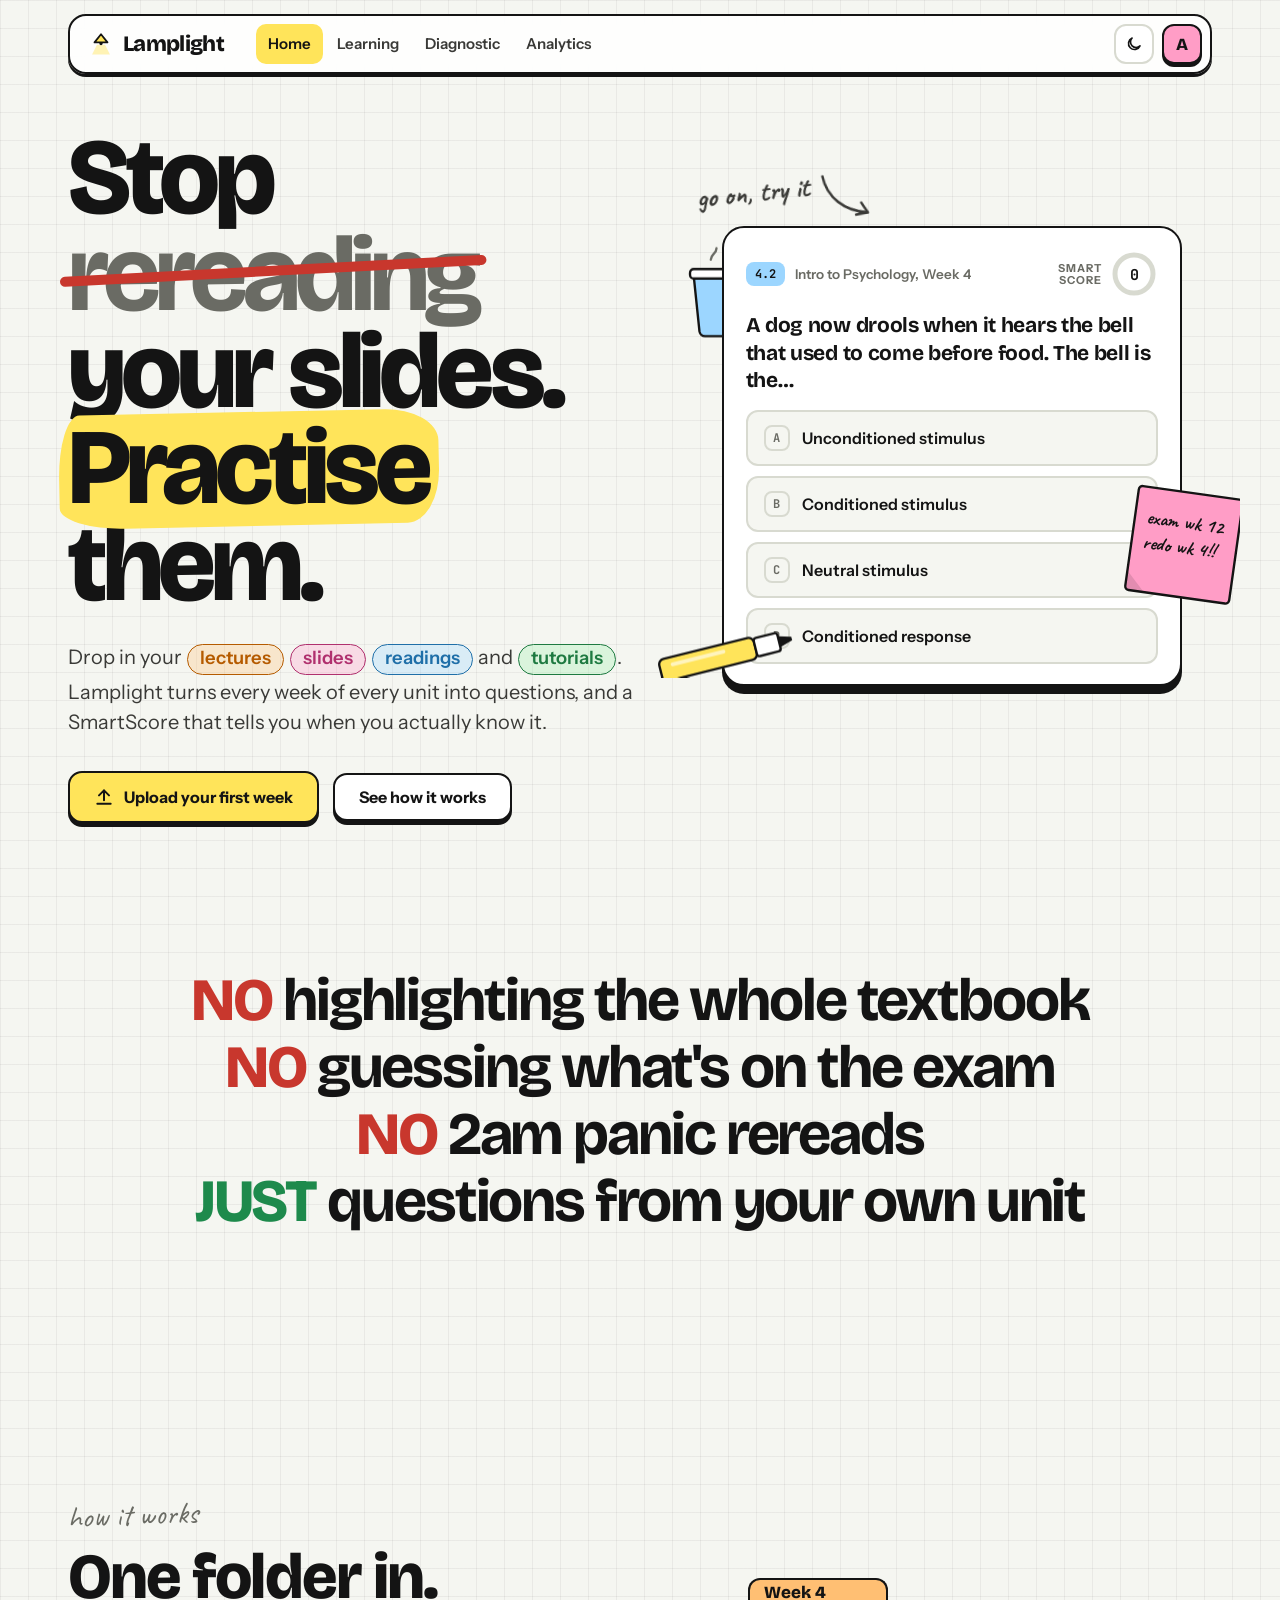
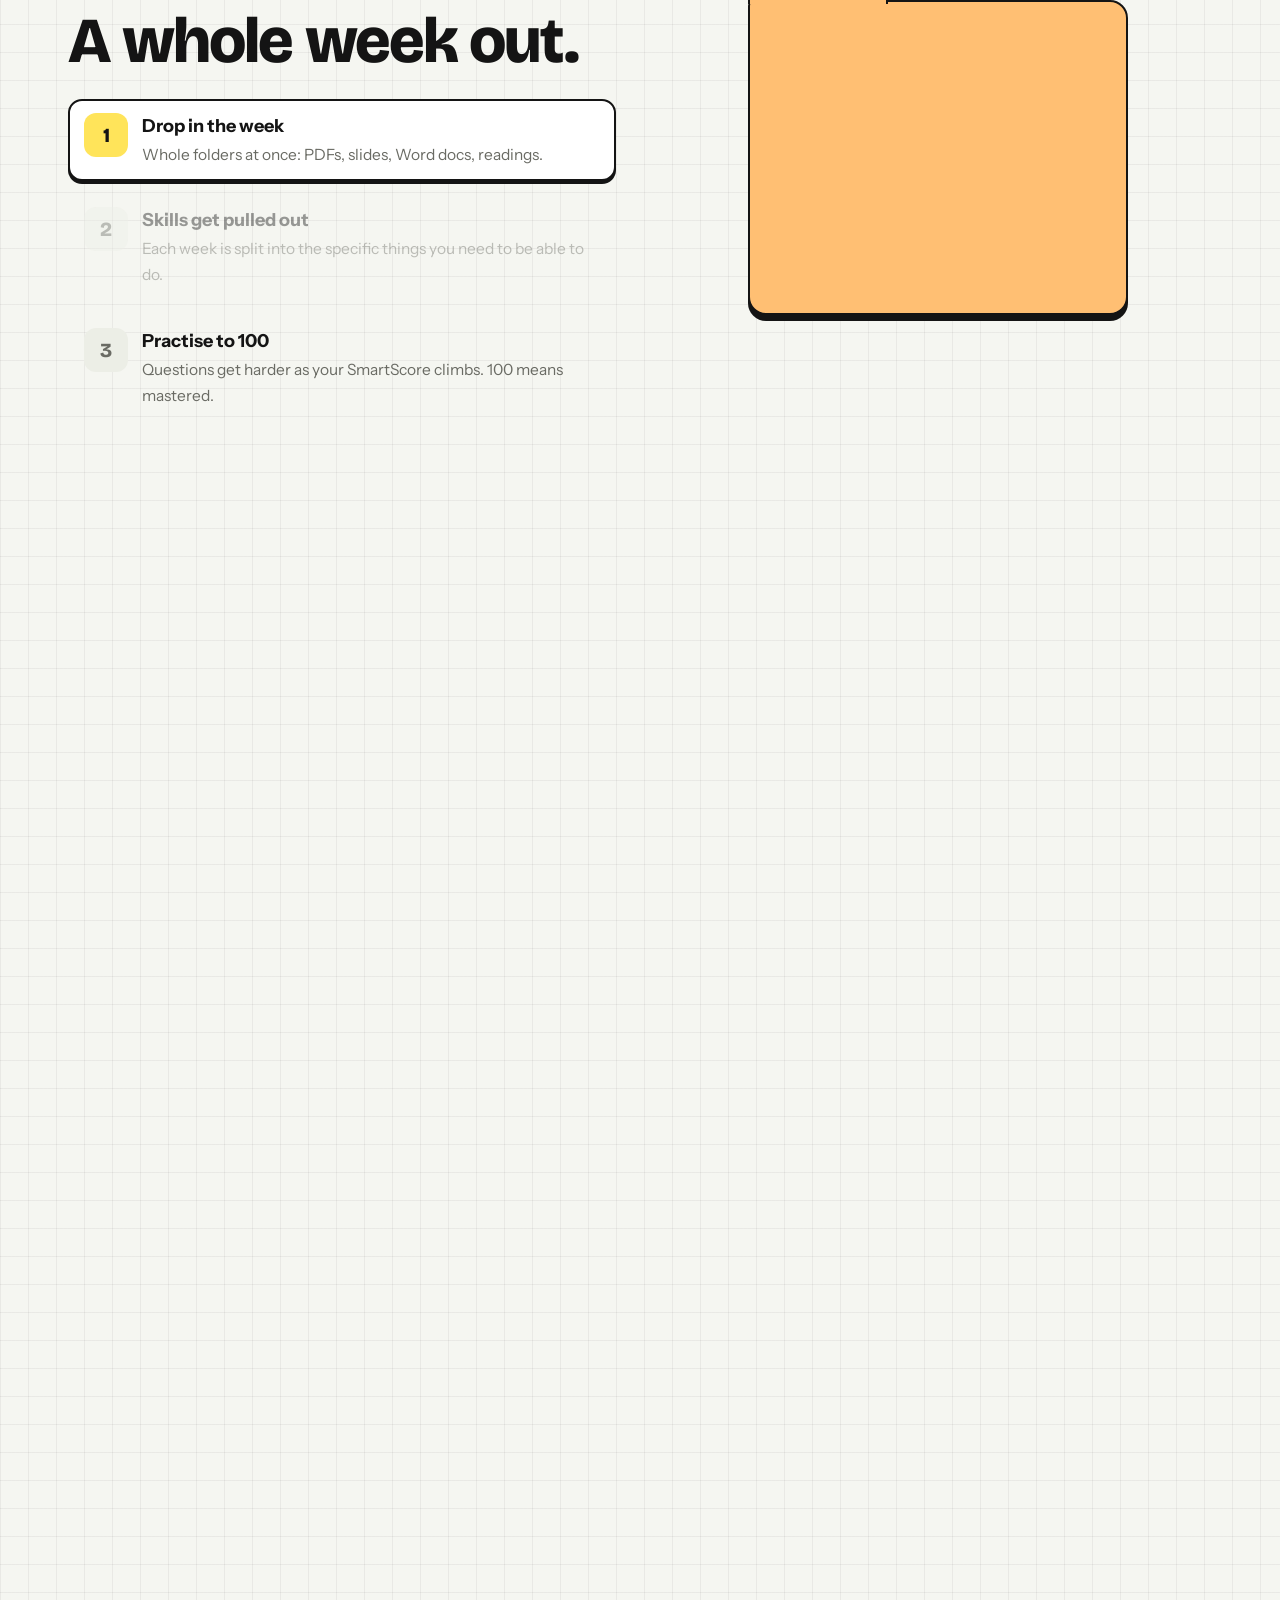
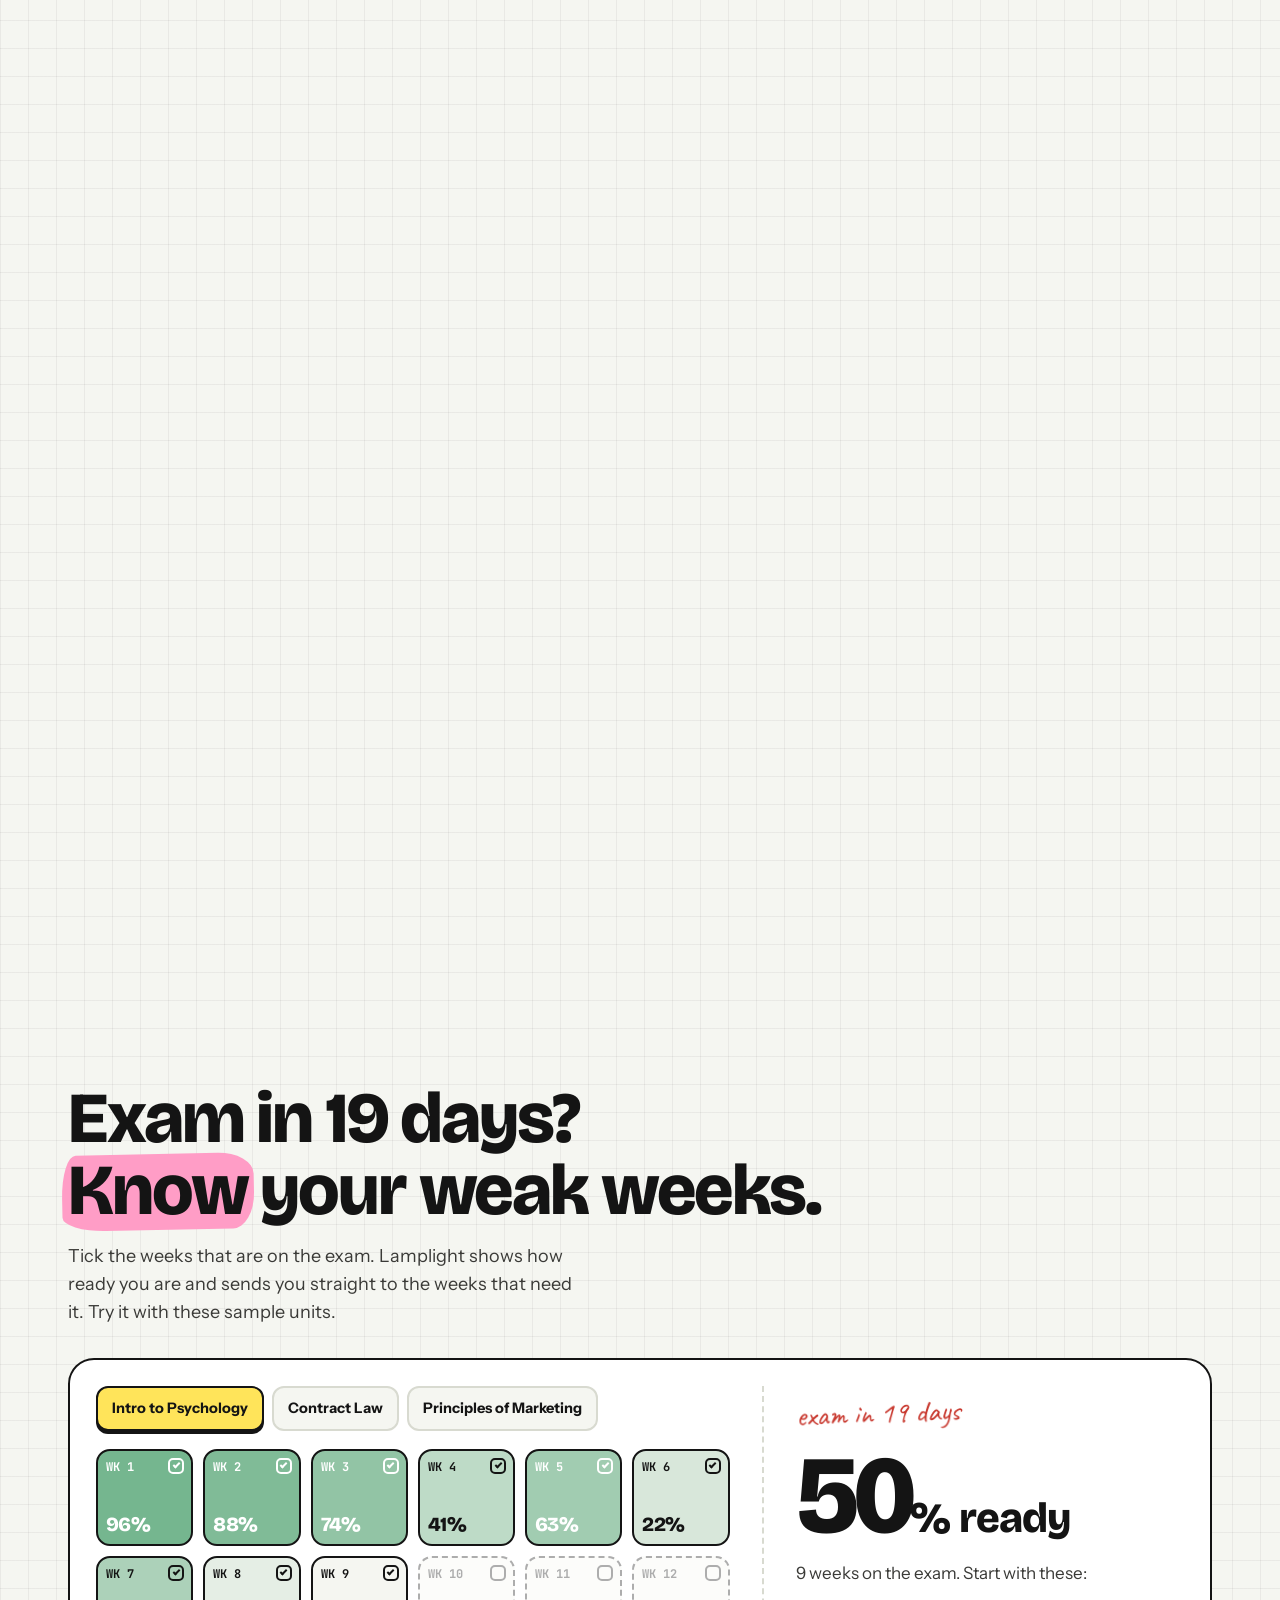
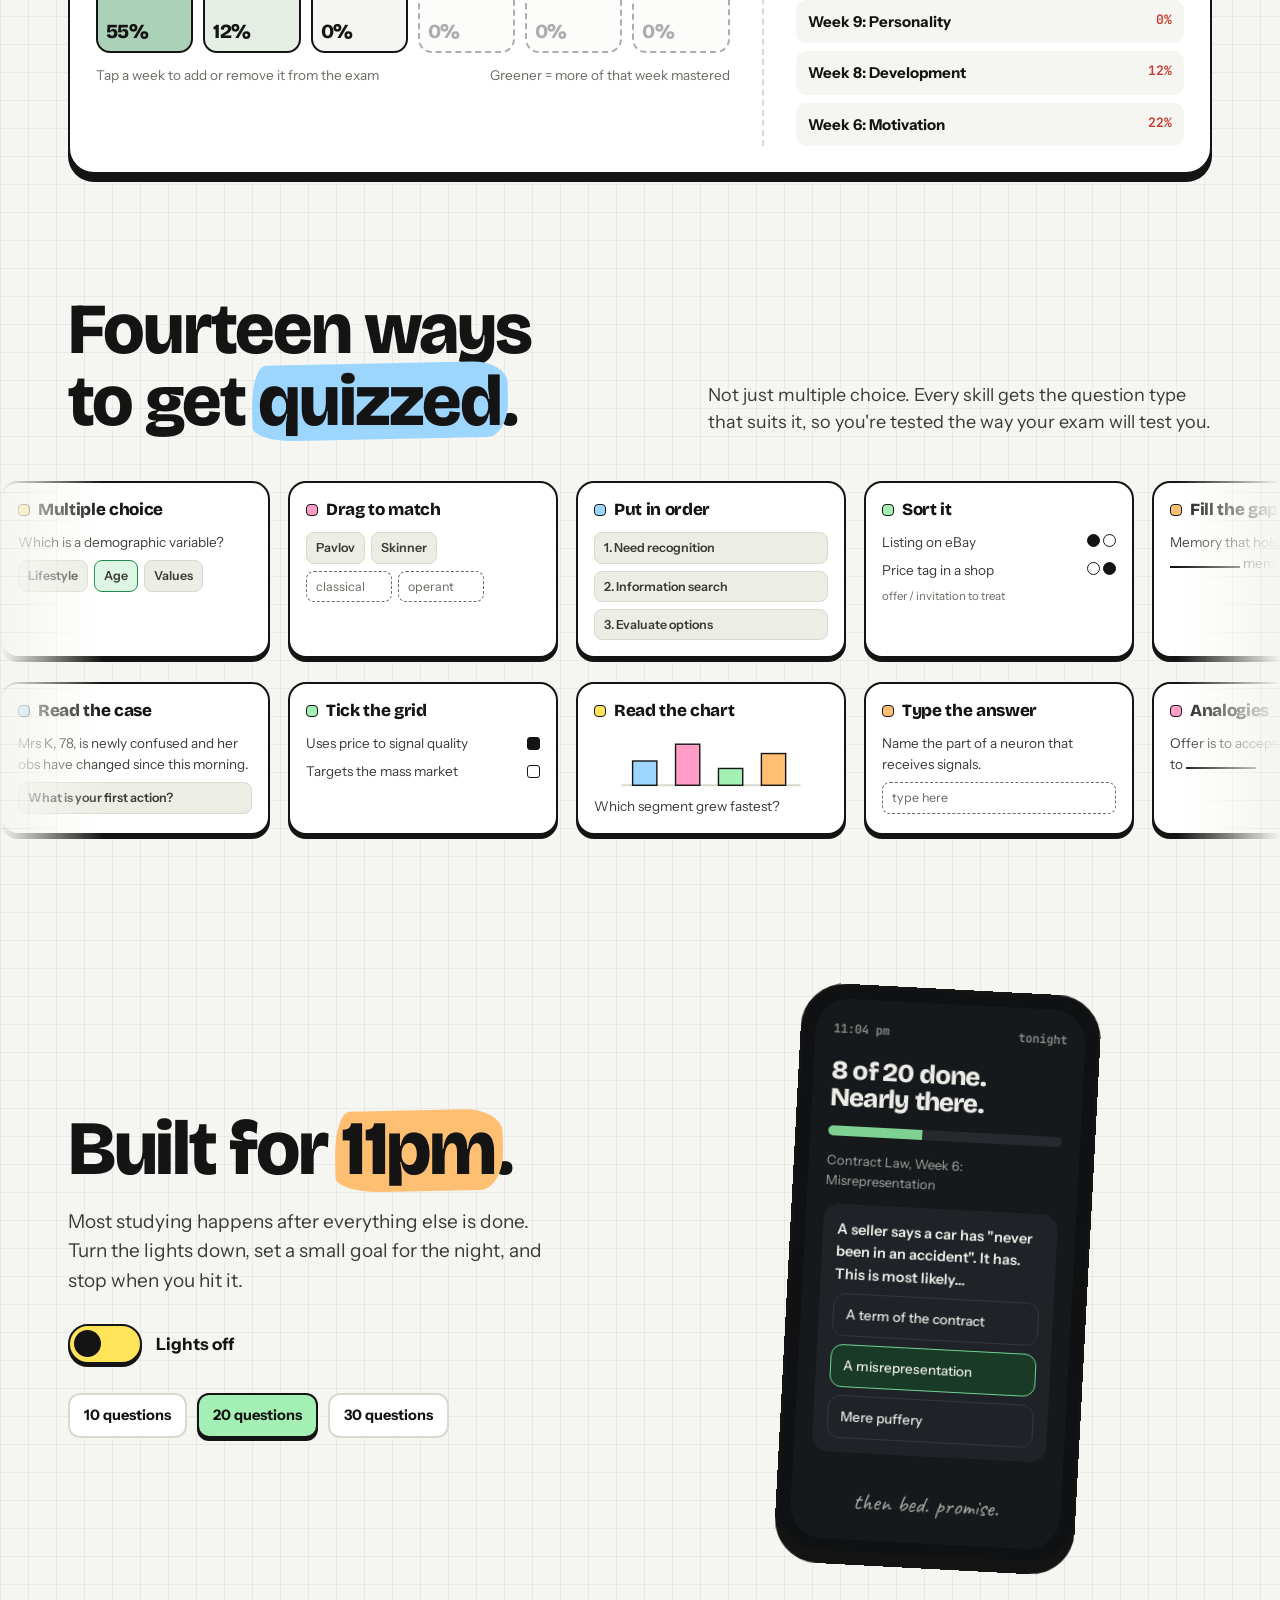
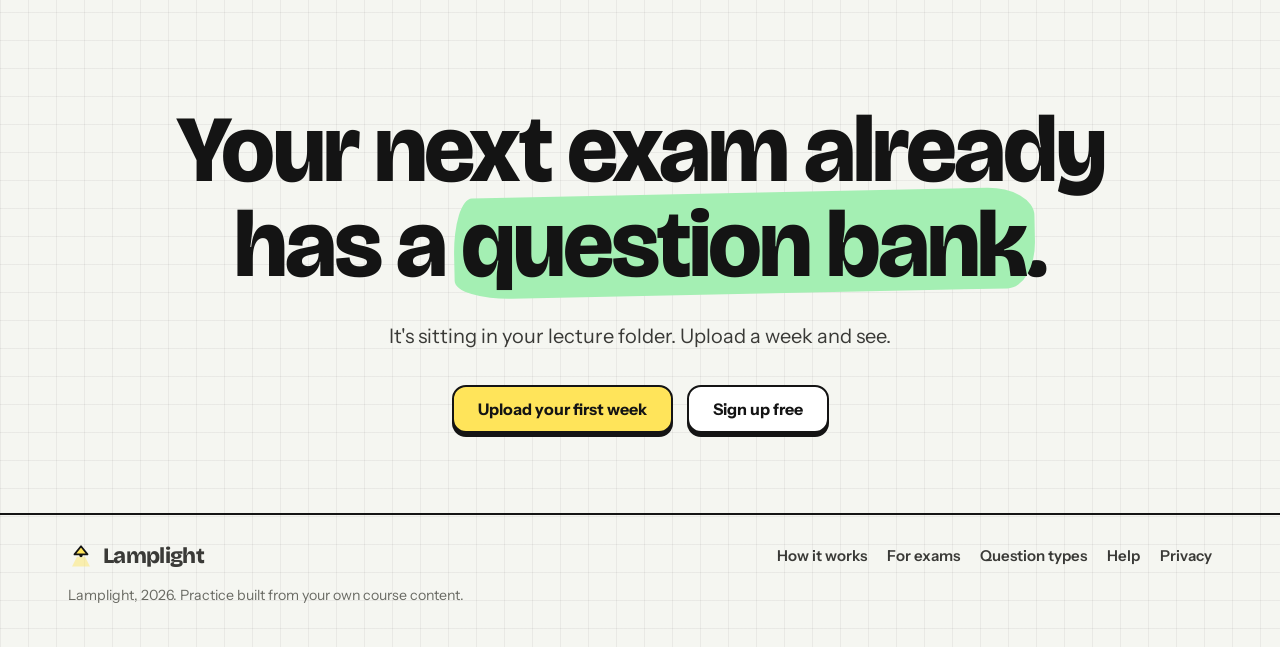
==== commit 98086550: "Add files via upload" ====
--- a/index.html
+++ b/index.html
@@ -2,6 +2,11 @@
 <html lang="en-AU">
 <head>
 <meta charset="utf-8">
+<script>
+  /* Signed in? Skip the welcome page and go straight to your dashboard.
+     (Add ?welcome to the address to see this page anyway.) */
+  try { if (localStorage.getItem('lamplight:_session') && !/[?&]welcome\b/.test(location.search)) location.replace('dashboard.html' + location.hash); } catch (e) {}
+</script>
 <meta name="viewport" content="width=device-width, initial-scale=1, viewport-fit=cover">
 <title>Lamplight</title>
 <link rel="preconnect" href="https://fonts.googleapis.com">
@@ -236,6 +241,7 @@
 </style>
 <script src="js/config.js"></script>
 <script src="js/sync.js"></script>
+<script src="js/menu.js"></script>
 </head>
 <body class="app">
 
